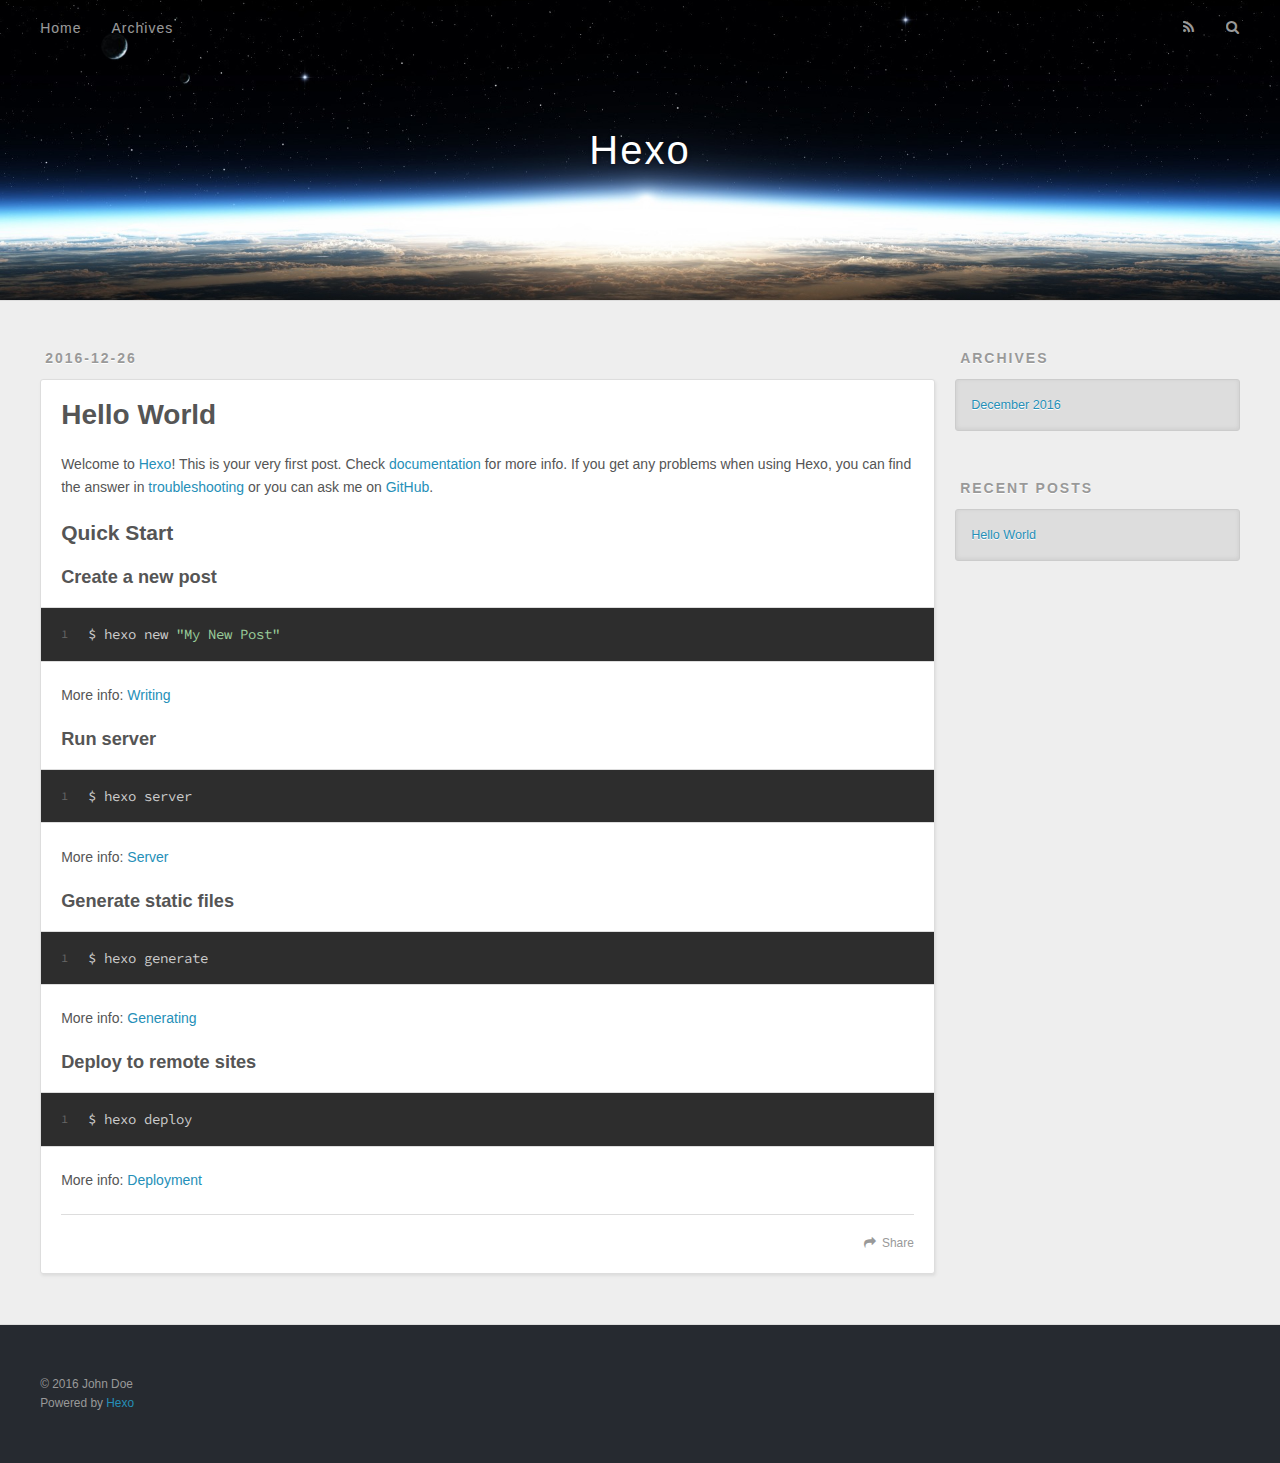
==== index.html @ a1177a89 "Site updated: 2016-12-26 15:23:34" ====
<!DOCTYPE html>
<html>
<head>
  <meta charset="utf-8">
  
  <title>Hexo</title>
  <meta name="viewport" content="width=device-width, initial-scale=1, maximum-scale=1">
  <meta property="og:type" content="website">
<meta property="og:title" content="Hexo">
<meta property="og:url" content="http://yoursite.com/index.html">
<meta property="og:site_name" content="Hexo">
<meta name="twitter:card" content="summary">
<meta name="twitter:title" content="Hexo">
  
    <link rel="alternate" href="/atom.xml" title="Hexo" type="application/atom+xml">
  
  
    <link rel="icon" href="/favicon.png">
  
  
    <link href="//fonts.googleapis.com/css?family=Source+Code+Pro" rel="stylesheet" type="text/css">
  
  <link rel="stylesheet" href="/css/style.css">
  

</head>

<body>
  <div id="container">
    <div id="wrap">
      <header id="header">
  <div id="banner"></div>
  <div id="header-outer" class="outer">
    <div id="header-title" class="inner">
      <h1 id="logo-wrap">
        <a href="/" id="logo">Hexo</a>
      </h1>
      
    </div>
    <div id="header-inner" class="inner">
      <nav id="main-nav">
        <a id="main-nav-toggle" class="nav-icon"></a>
        
          <a class="main-nav-link" href="/">Home</a>
        
          <a class="main-nav-link" href="/archives">Archives</a>
        
      </nav>
      <nav id="sub-nav">
        
          <a id="nav-rss-link" class="nav-icon" href="/atom.xml" title="RSS Feed"></a>
        
        <a id="nav-search-btn" class="nav-icon" title="Search"></a>
      </nav>
      <div id="search-form-wrap">
        <form action="//google.com/search" method="get" accept-charset="UTF-8" class="search-form"><input type="search" name="q" results="0" class="search-form-input" placeholder="Search"><button type="submit" class="search-form-submit">&#xF002;</button><input type="hidden" name="sitesearch" value="http://yoursite.com"></form>
      </div>
    </div>
  </div>
</header>
      <div class="outer">
        <section id="main">
  
    <article id="post-hello-world" class="article article-type-post" itemscope itemprop="blogPost">
  <div class="article-meta">
    <a href="/2016/12/26/hello-world/" class="article-date">
  <time datetime="2016-12-26T07:14:32.172Z" itemprop="datePublished">2016-12-26</time>
</a>
    
  </div>
  <div class="article-inner">
    
    
      <header class="article-header">
        
  
    <h1 itemprop="name">
      <a class="article-title" href="/2016/12/26/hello-world/">Hello World</a>
    </h1>
  

      </header>
    
    <div class="article-entry" itemprop="articleBody">
      
        <p>Welcome to <a href="https://hexo.io/" target="_blank" rel="external">Hexo</a>! This is your very first post. Check <a href="https://hexo.io/docs/" target="_blank" rel="external">documentation</a> for more info. If you get any problems when using Hexo, you can find the answer in <a href="https://hexo.io/docs/troubleshooting.html" target="_blank" rel="external">troubleshooting</a> or you can ask me on <a href="https://github.com/hexojs/hexo/issues" target="_blank" rel="external">GitHub</a>.</p>
<h2 id="Quick-Start"><a href="#Quick-Start" class="headerlink" title="Quick Start"></a>Quick Start</h2><h3 id="Create-a-new-post"><a href="#Create-a-new-post" class="headerlink" title="Create a new post"></a>Create a new post</h3><figure class="highlight bash"><table><tr><td class="gutter"><pre><div class="line">1</div></pre></td><td class="code"><pre><div class="line">$ hexo new <span class="string">"My New Post"</span></div></pre></td></tr></table></figure>
<p>More info: <a href="https://hexo.io/docs/writing.html" target="_blank" rel="external">Writing</a></p>
<h3 id="Run-server"><a href="#Run-server" class="headerlink" title="Run server"></a>Run server</h3><figure class="highlight bash"><table><tr><td class="gutter"><pre><div class="line">1</div></pre></td><td class="code"><pre><div class="line">$ hexo server</div></pre></td></tr></table></figure>
<p>More info: <a href="https://hexo.io/docs/server.html" target="_blank" rel="external">Server</a></p>
<h3 id="Generate-static-files"><a href="#Generate-static-files" class="headerlink" title="Generate static files"></a>Generate static files</h3><figure class="highlight bash"><table><tr><td class="gutter"><pre><div class="line">1</div></pre></td><td class="code"><pre><div class="line">$ hexo generate</div></pre></td></tr></table></figure>
<p>More info: <a href="https://hexo.io/docs/generating.html" target="_blank" rel="external">Generating</a></p>
<h3 id="Deploy-to-remote-sites"><a href="#Deploy-to-remote-sites" class="headerlink" title="Deploy to remote sites"></a>Deploy to remote sites</h3><figure class="highlight bash"><table><tr><td class="gutter"><pre><div class="line">1</div></pre></td><td class="code"><pre><div class="line">$ hexo deploy</div></pre></td></tr></table></figure>
<p>More info: <a href="https://hexo.io/docs/deployment.html" target="_blank" rel="external">Deployment</a></p>

      
    </div>
    <footer class="article-footer">
      <a data-url="http://yoursite.com/2016/12/26/hello-world/" data-id="cix5rbxjc0000nse5blbkj0c8" class="article-share-link">Share</a>
      
      
    </footer>
  </div>
  
</article>


  

</section>
        
          <aside id="sidebar">
  
    

  
    

  
    
  
    
  <div class="widget-wrap">
    <h3 class="widget-title">Archives</h3>
    <div class="widget">
      <ul class="archive-list"><li class="archive-list-item"><a class="archive-list-link" href="/archives/2016/12/">December 2016</a></li></ul>
    </div>
  </div>


  
    
  <div class="widget-wrap">
    <h3 class="widget-title">Recent Posts</h3>
    <div class="widget">
      <ul>
        
          <li>
            <a href="/2016/12/26/hello-world/">Hello World</a>
          </li>
        
      </ul>
    </div>
  </div>

  
</aside>
        
      </div>
      <footer id="footer">
  
  <div class="outer">
    <div id="footer-info" class="inner">
      &copy; 2016 John Doe<br>
      Powered by <a href="http://hexo.io/" target="_blank">Hexo</a>
    </div>
  </div>
</footer>
    </div>
    <nav id="mobile-nav">
  
    <a href="/" class="mobile-nav-link">Home</a>
  
    <a href="/archives" class="mobile-nav-link">Archives</a>
  
</nav>
    

<script src="//ajax.googleapis.com/ajax/libs/jquery/2.0.3/jquery.min.js"></script>


  <link rel="stylesheet" href="/fancybox/jquery.fancybox.css">
  <script src="/fancybox/jquery.fancybox.pack.js"></script>


<script src="/js/script.js"></script>

  </div>
</body>
</html>
---- css/style.css ----
body {
  width: 100%;
}
body:before,
body:after {
  content: "";
  display: table;
}
body:after {
  clear: both;
}
html,
body,
div,
span,
applet,
object,
iframe,
h1,
h2,
h3,
h4,
h5,
h6,
p,
blockquote,
pre,
a,
abbr,
acronym,
address,
big,
cite,
code,
del,
dfn,
em,
img,
ins,
kbd,
q,
s,
samp,
small,
strike,
strong,
sub,
sup,
tt,
var,
dl,
dt,
dd,
ol,
ul,
li,
fieldset,
form,
label,
legend,
table,
caption,
tbody,
tfoot,
thead,
tr,
th,
td {
  margin: 0;
  padding: 0;
  border: 0;
  outline: 0;
  font-weight: inherit;
  font-style: inherit;
  font-family: inherit;
  font-size: 100%;
  vertical-align: baseline;
}
body {
  line-height: 1;
  color: #000;
  background: #fff;
}
ol,
ul {
  list-style: none;
}
table {
  border-collapse: separate;
  border-spacing: 0;
  vertical-align: middle;
}
caption,
th,
td {
  text-align: left;
  font-weight: normal;
  vertical-align: middle;
}
a img {
  border: none;
}
input,
button {
  margin: 0;
  padding: 0;
}
input::-moz-focus-inner,
button::-moz-focus-inner {
  border: 0;
  padding: 0;
}
@font-face {
  font-family: FontAwesome;
  font-style: normal;
  font-weight: normal;
  src: url("fonts/fontawesome-webfont.eot?v=#4.0.3");
  src: url("fonts/fontawesome-webfont.eot?#iefix&v=#4.0.3") format("embedded-opentype"), url("fonts/fontawesome-webfont.woff?v=#4.0.3") format("woff"), url("fonts/fontawesome-webfont.ttf?v=#4.0.3") format("truetype"), url("fonts/fontawesome-webfont.svg#fontawesomeregular?v=#4.0.3") format("svg");
}
html,
body,
#container {
  height: 100%;
}
body {
  background: #eee;
  font: 14px "Helvetica Neue", Helvetica, Arial, sans-serif;
  -webkit-text-size-adjust: 100%;
}
.outer {
  max-width: 1220px;
  margin: 0 auto;
  padding: 0 20px;
}
.outer:before,
.outer:after {
  content: "";
  display: table;
}
.outer:after {
  clear: both;
}
.inner {
  display: inline;
  float: left;
  width: 98.33333333333333%;
  margin: 0 0.833333333333333%;
}
.left,
.alignleft {
  float: left;
}
.right,
.alignright {
  float: right;
}
.clear {
  clear: both;
}
#container {
  position: relative;
}
.mobile-nav-on {
  overflow: hidden;
}
#wrap {
  height: 100%;
  width: 100%;
  position: absolute;
  top: 0;
  left: 0;
  -webkit-transition: 0.2s ease-out;
  -moz-transition: 0.2s ease-out;
  -ms-transition: 0.2s ease-out;
  transition: 0.2s ease-out;
  z-index: 1;
  background: #eee;
}
.mobile-nav-on #wrap {
  left: 280px;
}
@media screen and (min-width: 768px) {
  #main {
    display: inline;
    float: left;
    width: 73.33333333333333%;
    margin: 0 0.833333333333333%;
  }
}
.article-date,
.article-category-link,
.archive-year,
.widget-title {
  text-decoration: none;
  text-transform: uppercase;
  letter-spacing: 2px;
  color: #999;
  margin-bottom: 1em;
  margin-left: 5px;
  line-height: 1em;
  text-shadow: 0 1px #fff;
  font-weight: bold;
}
.article-inner,
.archive-article-inner {
  background: #fff;
  -webkit-box-shadow: 1px 2px 3px #ddd;
  box-shadow: 1px 2px 3px #ddd;
  border: 1px solid #ddd;
  border-radius: 3px;
}
.article-entry h1,
.widget h1 {
  font-size: 2em;
}
.article-entry h2,
.widget h2 {
  font-size: 1.5em;
}
.article-entry h3,
.widget h3 {
  font-size: 1.3em;
}
.article-entry h4,
.widget h4 {
  font-size: 1.2em;
}
.article-entry h5,
.widget h5 {
  font-size: 1em;
}
.article-entry h6,
.widget h6 {
  font-size: 1em;
  color: #999;
}
.article-entry hr,
.widget hr {
  border: 1px dashed #ddd;
}
.article-entry strong,
.widget strong {
  font-weight: bold;
}
.article-entry em,
.widget em,
.article-entry cite,
.widget cite {
  font-style: italic;
}
.article-entry sup,
.widget sup,
.article-entry sub,
.widget sub {
  font-size: 0.75em;
  line-height: 0;
  position: relative;
  vertical-align: baseline;
}
.article-entry sup,
.widget sup {
  top: -0.5em;
}
.article-entry sub,
.widget sub {
  bottom: -0.2em;
}
.article-entry small,
.widget small {
  font-size: 0.85em;
}
.article-entry acronym,
.widget acronym,
.article-entry abbr,
.widget abbr {
  border-bottom: 1px dotted;
}
.article-entry ul,
.widget ul,
.article-entry ol,
.widget ol,
.article-entry dl,
.widget dl {
  margin: 0 20px;
  line-height: 1.6em;
}
.article-entry ul ul,
.widget ul ul,
.article-entry ol ul,
.widget ol ul,
.article-entry ul ol,
.widget ul ol,
.article-entry ol ol,
.widget ol ol {
  margin-top: 0;
  margin-bottom: 0;
}
.article-entry ul,
.widget ul {
  list-style: disc;
}
.article-entry ol,
.widget ol {
  list-style: decimal;
}
.article-entry dt,
.widget dt {
  font-weight: bold;
}
#header {
  height: 300px;
  position: relative;
  border-bottom: 1px solid #ddd;
}
#header:before,
#header:after {
  content: "";
  position: absolute;
  left: 0;
  right: 0;
  height: 40px;
}
#header:before {
  top: 0;
  background: -webkit-linear-gradient(rgba(0,0,0,0.2), transparent);
  background: -moz-linear-gradient(rgba(0,0,0,0.2), transparent);
  background: -ms-linear-gradient(rgba(0,0,0,0.2), transparent);
  background: linear-gradient(rgba(0,0,0,0.2), transparent);
}
#header:after {
  bottom: 0;
  background: -webkit-linear-gradient(transparent, rgba(0,0,0,0.2));
  background: -moz-linear-gradient(transparent, rgba(0,0,0,0.2));
  background: -ms-linear-gradient(transparent, rgba(0,0,0,0.2));
  background: linear-gradient(transparent, rgba(0,0,0,0.2));
}
#header-outer {
  height: 100%;
  position: relative;
}
#header-inner {
  position: relative;
  overflow: hidden;
}
#banner {
  position: absolute;
  top: 0;
  left: 0;
  width: 100%;
  height: 100%;
  background: url("images/banner.jpg") center #000;
  -webkit-background-size: cover;
  -moz-background-size: cover;
  background-size: cover;
  z-index: -1;
}
#header-title {
  text-align: center;
  height: 40px;
  position: absolute;
  top: 50%;
  left: 0;
  margin-top: -20px;
}
#logo,
#subtitle {
  text-decoration: none;
  color: #fff;
  font-weight: 300;
  text-shadow: 0 1px 4px rgba(0,0,0,0.3);
}
#logo {
  font-size: 40px;
  line-height: 40px;
  letter-spacing: 2px;
}
#subtitle {
  font-size: 16px;
  line-height: 16px;
  letter-spacing: 1px;
}
#subtitle-wrap {
  margin-top: 16px;
}
#main-nav {
  float: left;
  margin-left: -15px;
}
.nav-icon,
.main-nav-link {
  float: left;
  color: #fff;
  opacity: 0.6;
  text-decoration: none;
  text-shadow: 0 1px rgba(0,0,0,0.2);
  -webkit-transition: opacity 0.2s;
  -moz-transition: opacity 0.2s;
  -ms-transition: opacity 0.2s;
  transition: opacity 0.2s;
  display: block;
  padding: 20px 15px;
}
.nav-icon:hover,
.main-nav-link:hover {
  opacity: 1;
}
.nav-icon {
  font-family: FontAwesome;
  text-align: center;
  font-size: 14px;
  width: 14px;
  height: 14px;
  padding: 20px 15px;
  position: relative;
  cursor: pointer;
}
.main-nav-link {
  font-weight: 300;
  letter-spacing: 1px;
}
@media screen and (max-width: 479px) {
  .main-nav-link {
    display: none;
  }
}
#main-nav-toggle {
  display: none;
}
#main-nav-toggle:before {
  content: "\f0c9";
}
@media screen and (max-width: 479px) {
  #main-nav-toggle {
    display: block;
  }
}
#sub-nav {
  float: right;
  margin-right: -15px;
}
#nav-rss-link:before {
  content: "\f09e";
}
#nav-search-btn:before {
  content: "\f002";
}
#search-form-wrap {
  position: absolute;
  top: 15px;
  width: 150px;
  height: 30px;
  right: -150px;
  opacity: 0;
  -webkit-transition: 0.2s ease-out;
  -moz-transition: 0.2s ease-out;
  -ms-transition: 0.2s ease-out;
  transition: 0.2s ease-out;
}
#search-form-wrap.on {
  opacity: 1;
  right: 0;
}
@media screen and (max-width: 479px) {
  #search-form-wrap {
    width: 100%;
    right: -100%;
  }
}
.search-form {
  position: absolute;
  top: 0;
  left: 0;
  right: 0;
  background: #fff;
  padding: 5px 15px;
  border-radius: 15px;
  -webkit-box-shadow: 0 0 10px rgba(0,0,0,0.3);
  box-shadow: 0 0 10px rgba(0,0,0,0.3);
}
.search-form-input {
  border: none;
  background: none;
  color: #555;
  width: 100%;
  font: 13px "Helvetica Neue", Helvetica, Arial, sans-serif;
  outline: none;
}
.search-form-input::-webkit-search-results-decoration,
.search-form-input::-webkit-search-cancel-button {
  -webkit-appearance: none;
}
.search-form-submit {
  position: absolute;
  top: 50%;
  right: 10px;
  margin-top: -7px;
  font: 13px FontAwesome;
  border: none;
  background: none;
  color: #bbb;
  cursor: pointer;
}
.search-form-submit:hover,
.search-form-submit:focus {
  color: #777;
}
.article {
  margin: 50px 0;
}
.article-inner {
  overflow: hidden;
}
.article-meta:before,
.article-meta:after {
  content: "";
  display: table;
}
.article-meta:after {
  clear: both;
}
.article-date {
  float: left;
}
.article-category {
  float: left;
  line-height: 1em;
  color: #ccc;
  text-shadow: 0 1px #fff;
  margin-left: 8px;
}
.article-category:before {
  content: "\2022";
}
.article-category-link {
  margin: 0 12px 1em;
}
.article-header {
  padding: 20px 20px 0;
}
.article-title {
  text-decoration: none;
  font-size: 2em;
  font-weight: bold;
  color: #555;
  line-height: 1.1em;
  -webkit-transition: color 0.2s;
  -moz-transition: color 0.2s;
  -ms-transition: color 0.2s;
  transition: color 0.2s;
}
a.article-title:hover {
  color: #258fb8;
}
.article-entry {
  color: #555;
  padding: 0 20px;
}
.article-entry:before,
.article-entry:after {
  content: "";
  display: table;
}
.article-entry:after {
  clear: both;
}
.article-entry p,
.article-entry table {
  line-height: 1.6em;
  margin: 1.6em 0;
}
.article-entry h1,
.article-entry h2,
.article-entry h3,
.article-entry h4,
.article-entry h5,
.article-entry h6 {
  font-weight: bold;
}
.article-entry h1,
.article-entry h2,
.article-entry h3,
.article-entry h4,
.article-entry h5,
.article-entry h6 {
  line-height: 1.1em;
  margin: 1.1em 0;
}
.article-entry a {
  color: #258fb8;
  text-decoration: none;
}
.article-entry a:hover {
  text-decoration: underline;
}
.article-entry ul,
.article-entry ol,
.article-entry dl {
  margin-top: 1.6em;
  margin-bottom: 1.6em;
}
.article-entry img,
.article-entry video {
  max-width: 100%;
  height: auto;
  display: block;
  margin: auto;
}
.article-entry iframe {
  border: none;
}
.article-entry table {
  width: 100%;
  border-collapse: collapse;
  border-spacing: 0;
}
.article-entry th {
  font-weight: bold;
  border-bottom: 3px solid #ddd;
  padding-bottom: 0.5em;
}
.article-entry td {
  border-bottom: 1px solid #ddd;
  padding: 10px 0;
}
.article-entry blockquote {
  font-family: Georgia, "Times New Roman", serif;
  font-size: 1.4em;
  margin: 1.6em 20px;
  text-align: center;
}
.article-entry blockquote footer {
  font-size: 14px;
  margin: 1.6em 0;
  font-family: "Helvetica Neue", Helvetica, Arial, sans-serif;
}
.article-entry blockquote footer cite:before {
  content: "—";
  padding: 0 0.5em;
}
.article-entry .pullquote {
  text-align: left;
  width: 45%;
  margin: 0;
}
.article-entry .pullquote.left {
  margin-left: 0.5em;
  margin-right: 1em;
}
.article-entry .pullquote.right {
  margin-right: 0.5em;
  margin-left: 1em;
}
.article-entry .caption {
  color: #999;
  display: block;
  font-size: 0.9em;
  margin-top: 0.5em;
  position: relative;
  text-align: center;
}
.article-entry .video-container {
  position: relative;
  padding-top: 56.25%;
  height: 0;
  overflow: hidden;
}
.article-entry .video-container iframe,
.article-entry .video-container object,
.article-entry .video-container embed {
  position: absolute;
  top: 0;
  left: 0;
  width: 100%;
  height: 100%;
  margin-top: 0;
}
.article-more-link a {
  display: inline-block;
  line-height: 1em;
  padding: 6px 15px;
  border-radius: 15px;
  background: #eee;
  color: #999;
  text-shadow: 0 1px #fff;
  text-decoration: none;
}
.article-more-link a:hover {
  background: #258fb8;
  color: #fff;
  text-decoration: none;
  text-shadow: 0 1px #1e7293;
}
.article-footer {
  font-size: 0.85em;
  line-height: 1.6em;
  border-top: 1px solid #ddd;
  padding-top: 1.6em;
  margin: 0 20px 20px;
}
.article-footer:before,
.article-footer:after {
  content: "";
  display: table;
}
.article-footer:after {
  clear: both;
}
.article-footer a {
  color: #999;
  text-decoration: none;
}
.article-footer a:hover {
  color: #555;
}
.article-tag-list-item {
  float: left;
  margin-right: 10px;
}
.article-tag-list-link:before {
  content: "#";
}
.article-comment-link {
  float: right;
}
.article-comment-link:before {
  content: "\f075";
  font-family: FontAwesome;
  padding-right: 8px;
}
.article-share-link {
  cursor: pointer;
  float: right;
  margin-left: 20px;
}
.article-share-link:before {
  content: "\f064";
  font-family: FontAwesome;
  padding-right: 6px;
}
#article-nav {
  position: relative;
}
#article-nav:before,
#article-nav:after {
  content: "";
  display: table;
}
#article-nav:after {
  clear: both;
}
@media screen and (min-width: 768px) {
  #article-nav {
    margin: 50px 0;
  }
  #article-nav:before {
    width: 8px;
    height: 8px;
    position: absolute;
    top: 50%;
    left: 50%;
    margin-top: -4px;
    margin-left: -4px;
    content: "";
    border-radius: 50%;
    background: #ddd;
    -webkit-box-shadow: 0 1px 2px #fff;
    box-shadow: 0 1px 2px #fff;
  }
}
.article-nav-link-wrap {
  text-decoration: none;
  text-shadow: 0 1px #fff;
  color: #999;
  -webkit-box-sizing: border-box;
  -moz-box-sizing: border-box;
  box-sizing: border-box;
  margin-top: 50px;
  text-align: center;
  display: block;
}
.article-nav-link-wrap:hover {
  color: #555;
}
@media screen and (min-width: 768px) {
  .article-nav-link-wrap {
    width: 50%;
    margin-top: 0;
  }
}
@media screen and (min-width: 768px) {
  #article-nav-newer {
    float: left;
    text-align: right;
    padding-right: 20px;
  }
}
@media screen and (min-width: 768px) {
  #article-nav-older {
    float: right;
    text-align: left;
    padding-left: 20px;
  }
}
.article-nav-caption {
  text-transform: uppercase;
  letter-spacing: 2px;
  color: #ddd;
  line-height: 1em;
  font-weight: bold;
}
#article-nav-newer .article-nav-caption {
  margin-right: -2px;
}
.article-nav-title {
  font-size: 0.85em;
  line-height: 1.6em;
  margin-top: 0.5em;
}
.article-share-box {
  position: absolute;
  display: none;
  background: #fff;
  -webkit-box-shadow: 1px 2px 10px rgba(0,0,0,0.2);
  box-shadow: 1px 2px 10px rgba(0,0,0,0.2);
  border-radius: 3px;
  margin-left: -145px;
  overflow: hidden;
  z-index: 1;
}
.article-share-box.on {
  display: block;
}
.article-share-input {
  width: 100%;
  background: none;
  -webkit-box-sizing: border-box;
  -moz-box-sizing: border-box;
  box-sizing: border-box;
  font: 14px "Helvetica Neue", Helvetica, Arial, sans-serif;
  padding: 0 15px;
  color: #555;
  outline: none;
  border: 1px solid #ddd;
  border-radius: 3px 3px 0 0;
  height: 36px;
  line-height: 36px;
}
.article-share-links {
  background: #eee;
}
.article-share-links:before,
.article-share-links:after {
  content: "";
  display: table;
}
.article-share-links:after {
  clear: both;
}
.article-share-twitter,
.article-share-facebook,
.article-share-pinterest,
.article-share-google {
  width: 50px;
  height: 36px;
  display: block;
  float: left;
  position: relative;
  color: #999;
  text-shadow: 0 1px #fff;
}
.article-share-twitter:before,
.article-share-facebook:before,
.article-share-pinterest:before,
.article-share-google:before {
  font-size: 20px;
  font-family: FontAwesome;
  width: 20px;
  height: 20px;
  position: absolute;
  top: 50%;
  left: 50%;
  margin-top: -10px;
  margin-left: -10px;
  text-align: center;
}
.article-share-twitter:hover,
.article-share-facebook:hover,
.article-share-pinterest:hover,
.article-share-google:hover {
  color: #fff;
}
.article-share-twitter:before {
  content: "\f099";
}
.article-share-twitter:hover {
  background: #00aced;
  text-shadow: 0 1px #008abe;
}
.article-share-facebook:before {
  content: "\f09a";
}
.article-share-facebook:hover {
  background: #3b5998;
  text-shadow: 0 1px #2f477a;
}
.article-share-pinterest:before {
  content: "\f0d2";
}
.article-share-pinterest:hover {
  background: #cb2027;
  text-shadow: 0 1px #a21a1f;
}
.article-share-google:before {
  content: "\f0d5";
}
.article-share-google:hover {
  background: #dd4b39;
  text-shadow: 0 1px #be3221;
}
.article-gallery {
  background: #000;
  position: relative;
}
.article-gallery-photos {
  position: relative;
  overflow: hidden;
}
.article-gallery-img {
  display: none;
  max-width: 100%;
}
.article-gallery-img:first-child {
  display: block;
}
.article-gallery-img.loaded {
  position: absolute;
  display: block;
}
.article-gallery-img img {
  display: block;
  max-width: 100%;
  margin: 0 auto;
}
#comments {
  background: #fff;
  -webkit-box-shadow: 1px 2px 3px #ddd;
  box-shadow: 1px 2px 3px #ddd;
  padding: 20px;
  border: 1px solid #ddd;
  border-radius: 3px;
  margin: 50px 0;
}
#comments a {
  color: #258fb8;
}
.archives-wrap {
  margin: 50px 0;
}
.archives:before,
.archives:after {
  content: "";
  display: table;
}
.archives:after {
  clear: both;
}
.archive-year-wrap {
  margin-bottom: 1em;
}
.archives {
  -webkit-column-gap: 10px;
  -moz-column-gap: 10px;
  column-gap: 10px;
}
@media screen and (min-width: 480px) and (max-width: 767px) {
  .archives {
    -webkit-column-count: 2;
    -moz-column-count: 2;
    column-count: 2;
  }
}
@media screen and (min-width: 768px) {
  .archives {
    -webkit-column-count: 3;
    -moz-column-count: 3;
    column-count: 3;
  }
}
.archive-article {
  -webkit-column-break-inside: avoid;
  page-break-inside: avoid;
  overflow: hidden;
  break-inside: avoid-column;
}
.archive-article-inner {
  padding: 10px;
  margin-bottom: 15px;
}
.archive-article-title {
  text-decoration: none;
  font-weight: bold;
  color: #555;
  -webkit-transition: color 0.2s;
  -moz-transition: color 0.2s;
  -ms-transition: color 0.2s;
  transition: color 0.2s;
  line-height: 1.6em;
}
.archive-article-title:hover {
  color: #258fb8;
}
.archive-article-footer {
  margin-top: 1em;
}
.archive-article-date {
  color: #999;
  text-decoration: none;
  font-size: 0.85em;
  line-height: 1em;
  margin-bottom: 0.5em;
  display: block;
}
#page-nav {
  margin: 50px auto;
  background: #fff;
  -webkit-box-shadow: 1px 2px 3px #ddd;
  box-shadow: 1px 2px 3px #ddd;
  border: 1px solid #ddd;
  border-radius: 3px;
  text-align: center;
  color: #999;
  overflow: hidden;
}
#page-nav:before,
#page-nav:after {
  content: "";
  display: table;
}
#page-nav:after {
  clear: both;
}
#page-nav a,
#page-nav span {
  padding: 10px 20px;
  line-height: 1;
  height: 2ex;
}
#page-nav a {
  color: #999;
  text-decoration: none;
}
#page-nav a:hover {
  background: #999;
  color: #fff;
}
#page-nav .prev {
  float: left;
}
#page-nav .next {
  float: right;
}
#page-nav .page-number {
  display: inline-block;
}
@media screen and (max-width: 479px) {
  #page-nav .page-number {
    display: none;
  }
}
#page-nav .current {
  color: #555;
  font-weight: bold;
}
#page-nav .space {
  color: #ddd;
}
#footer {
  background: #262a30;
  padding: 50px 0;
  border-top: 1px solid #ddd;
  color: #999;
}
#footer a {
  color: #258fb8;
  text-decoration: none;
}
#footer a:hover {
  text-decoration: underline;
}
#footer-info {
  line-height: 1.6em;
  font-size: 0.85em;
}
.article-entry pre,
.article-entry .highlight {
  background: #2d2d2d;
  margin: 0 -20px;
  padding: 15px 20px;
  border-style: solid;
  border-color: #ddd;
  border-width: 1px 0;
  overflow: auto;
  color: #ccc;
  line-height: 22.400000000000002px;
}
.article-entry .highlight .gutter pre,
.article-entry .gist .gist-file .gist-data .line-numbers {
  color: #666;
  font-size: 0.85em;
}
.article-entry pre,
.article-entry code {
  font-family: "Source Code Pro", Consolas, Monaco, Menlo, Consolas, monospace;
}
.article-entry code {
  background: #eee;
  text-shadow: 0 1px #fff;
  padding: 0 0.3em;
}
.article-entry pre code {
  background: none;
  text-shadow: none;
  padding: 0;
}
.article-entry .highlight pre {
  border: none;
  margin: 0;
  padding: 0;
}
.article-entry .highlight table {
  margin: 0;
  width: auto;
}
.article-entry .highlight td {
  border: none;
  padding: 0;
}
.article-entry .highlight figcaption {
  font-size: 0.85em;
  color: #999;
  line-height: 1em;
  margin-bottom: 1em;
}
.article-entry .highlight figcaption:before,
.article-entry .highlight figcaption:after {
  content: "";
  display: table;
}
.article-entry .highlight figcaption:after {
  clear: both;
}
.article-entry .highlight figcaption a {
  float: right;
}
.article-entry .highlight .gutter pre {
  text-align: right;
  padding-right: 20px;
}
.article-entry .highlight .line {
  height: 22.400000000000002px;
}
.article-entry .highlight .line.marked {
  background: #515151;
}
.article-entry .gist {
  margin: 0 -20px;
  border-style: solid;
  border-color: #ddd;
  border-width: 1px 0;
  background: #2d2d2d;
  padding: 15px 20px 15px 0;
}
.article-entry .gist .gist-file {
  border: none;
  font-family: "Source Code Pro", Consolas, Monaco, Menlo, Consolas, monospace;
  margin: 0;
}
.article-entry .gist .gist-file .gist-data {
  background: none;
  border: none;
}
.article-entry .gist .gist-file .gist-data .line-numbers {
  background: none;
  border: none;
  padding: 0 20px 0 0;
}
.article-entry .gist .gist-file .gist-data .line-data {
  padding: 0 !important;
}
.article-entry .gist .gist-file .highlight {
  margin: 0;
  padding: 0;
  border: none;
}
.article-entry .gist .gist-file .gist-meta {
  background: #2d2d2d;
  color: #999;
  font: 0.85em "Helvetica Neue", Helvetica, Arial, sans-serif;
  text-shadow: 0 0;
  padding: 0;
  margin-top: 1em;
  margin-left: 20px;
}
.article-entry .gist .gist-file .gist-meta a {
  color: #258fb8;
  font-weight: normal;
}
.article-entry .gist .gist-file .gist-meta a:hover {
  text-decoration: underline;
}
pre .comment,
pre .title {
  color: #999;
}
pre .variable,
pre .attribute,
pre .tag,
pre .regexp,
pre .ruby .constant,
pre .xml .tag .title,
pre .xml .pi,
pre .xml .doctype,
pre .html .doctype,
pre .css .id,
pre .css .class,
pre .css .pseudo {
  color: #f2777a;
}
pre .number,
pre .preprocessor,
pre .built_in,
pre .literal,
pre .params,
pre .constant {
  color: #f99157;
}
pre .class,
pre .ruby .class .title,
pre .css .rules .attribute {
  color: #9c9;
}
pre .string,
pre .value,
pre .inheritance,
pre .header,
pre .ruby .symbol,
pre .xml .cdata {
  color: #9c9;
}
pre .css .hexcolor {
  color: #6cc;
}
pre .function,
pre .python .decorator,
pre .python .title,
pre .ruby .function .title,
pre .ruby .title .keyword,
pre .perl .sub,
pre .javascript .title,
pre .coffeescript .title {
  color: #69c;
}
pre .keyword,
pre .javascript .function {
  color: #c9c;
}
@media screen and (max-width: 479px) {
  #mobile-nav {
    position: absolute;
    top: 0;
    left: 0;
    width: 280px;
    height: 100%;
    background: #191919;
    border-right: 1px solid #fff;
  }
}
@media screen and (max-width: 479px) {
  .mobile-nav-link {
    display: block;
    color: #999;
    text-decoration: none;
    padding: 15px 20px;
    font-weight: bold;
  }
  .mobile-nav-link:hover {
    color: #fff;
  }
}
@media screen and (min-width: 768px) {
  #sidebar {
    display: inline;
    float: left;
    width: 23.333333333333332%;
    margin: 0 0.833333333333333%;
  }
}
.widget-wrap {
  margin: 50px 0;
}
.widget {
  color: #777;
  text-shadow: 0 1px #fff;
  background: #ddd;
  -webkit-box-shadow: 0 -1px 4px #ccc inset;
  box-shadow: 0 -1px 4px #ccc inset;
  border: 1px solid #ccc;
  padding: 15px;
  border-radius: 3px;
}
.widget a {
  color: #258fb8;
  text-decoration: none;
}
.widget a:hover {
  text-decoration: underline;
}
.widget ul ul,
.widget ol ul,
.widget dl ul,
.widget ul ol,
.widget ol ol,
.widget dl ol,
.widget ul dl,
.widget ol dl,
.widget dl dl {
  margin-left: 15px;
  list-style: disc;
}
.widget {
  line-height: 1.6em;
  word-wrap: break-word;
  font-size: 0.9em;
}
.widget ul,
.widget ol {
  list-style: none;
  margin: 0;
}
.widget ul ul,
.widget ol ul,
.widget ul ol,
.widget ol ol {
  margin: 0 20px;
}
.widget ul ul,
.widget ol ul {
  list-style: disc;
}
.widget ul ol,
.widget ol ol {
  list-style: decimal;
}
.category-list-count,
.tag-list-count,
.archive-list-count {
  padding-left: 5px;
  color: #999;
  font-size: 0.85em;
}
.category-list-count:before,
.tag-list-count:before,
.archive-list-count:before {
  content: "(";
}
.category-list-count:after,
.tag-list-count:after,
.archive-list-count:after {
  content: ")";
}
.tagcloud a {
  margin-right: 5px;
  display: inline-block;
}
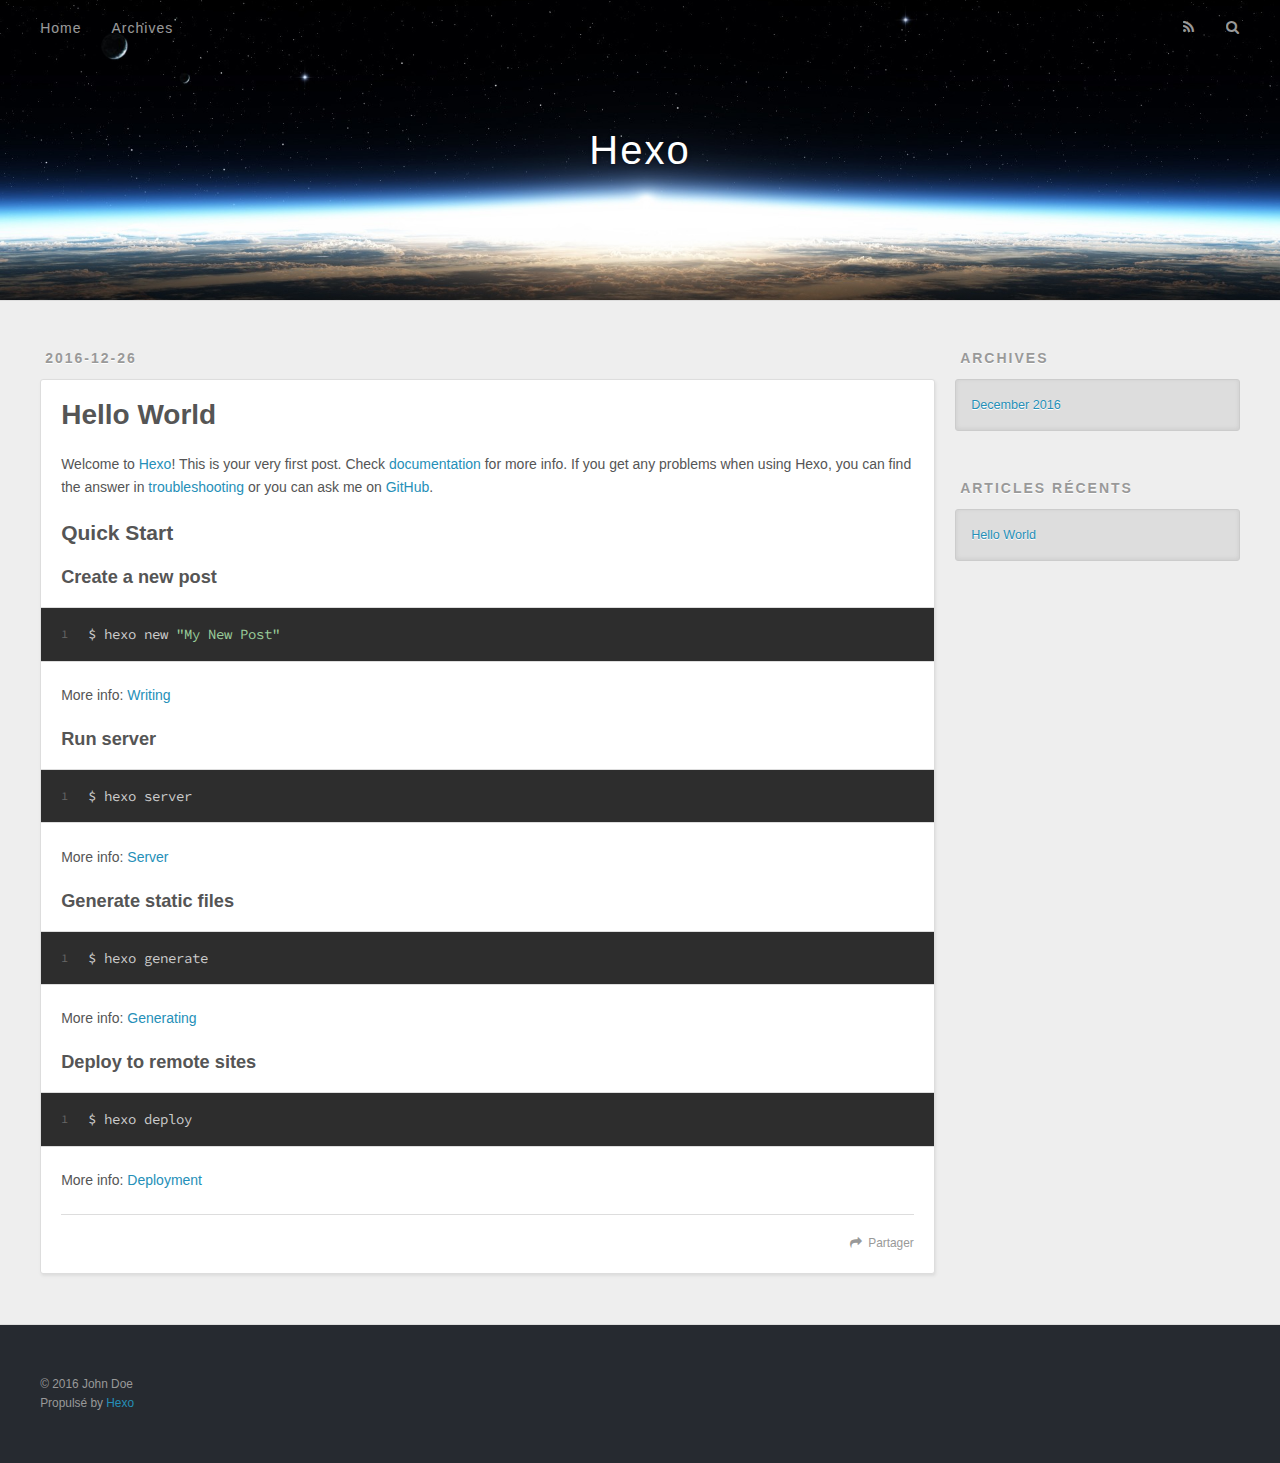
==== commit ad67257e: "Site updated: 2016-12-26 15:32:29" ====
--- a/index.html
+++ b/index.html
@@ -48,9 +48,9 @@
       </nav>
       <nav id="sub-nav">
         
-          <a id="nav-rss-link" class="nav-icon" href="/atom.xml" title="RSS Feed"></a>
+          <a id="nav-rss-link" class="nav-icon" href="/atom.xml" title="Flux RSS"></a>
         
-        <a id="nav-search-btn" class="nav-icon" title="Search"></a>
+        <a id="nav-search-btn" class="nav-icon" title="Rechercher"></a>
       </nav>
       <div id="search-form-wrap">
         <form action="//google.com/search" method="get" accept-charset="UTF-8" class="search-form"><input type="search" name="q" results="0" class="search-form-input" placeholder="Search"><button type="submit" class="search-form-submit">&#xF002;</button><input type="hidden" name="sitesearch" value="http://yoursite.com"></form>
@@ -96,7 +96,7 @@
       
     </div>
     <footer class="article-footer">
-      <a data-url="http://yoursite.com/2016/12/26/hello-world/" data-id="cix5rbxjc0000nse5blbkj0c8" class="article-share-link">Share</a>
+      <a data-url="http://yoursite.com/2016/12/26/hello-world/" data-id="cix5rnevu0000uoe5c14zo9q8" class="article-share-link">Partager</a>
       
       
     </footer>
@@ -131,7 +131,7 @@
   
     
   <div class="widget-wrap">
-    <h3 class="widget-title">Recent Posts</h3>
+    <h3 class="widget-title">Articles récents</h3>
     <div class="widget">
       <ul>
         
@@ -152,7 +152,7 @@
   <div class="outer">
     <div id="footer-info" class="inner">
       &copy; 2016 John Doe<br>
-      Powered by <a href="http://hexo.io/" target="_blank">Hexo</a>
+      Propulsé by <a href="http://hexo.io/" target="_blank">Hexo</a>
     </div>
   </div>
 </footer>
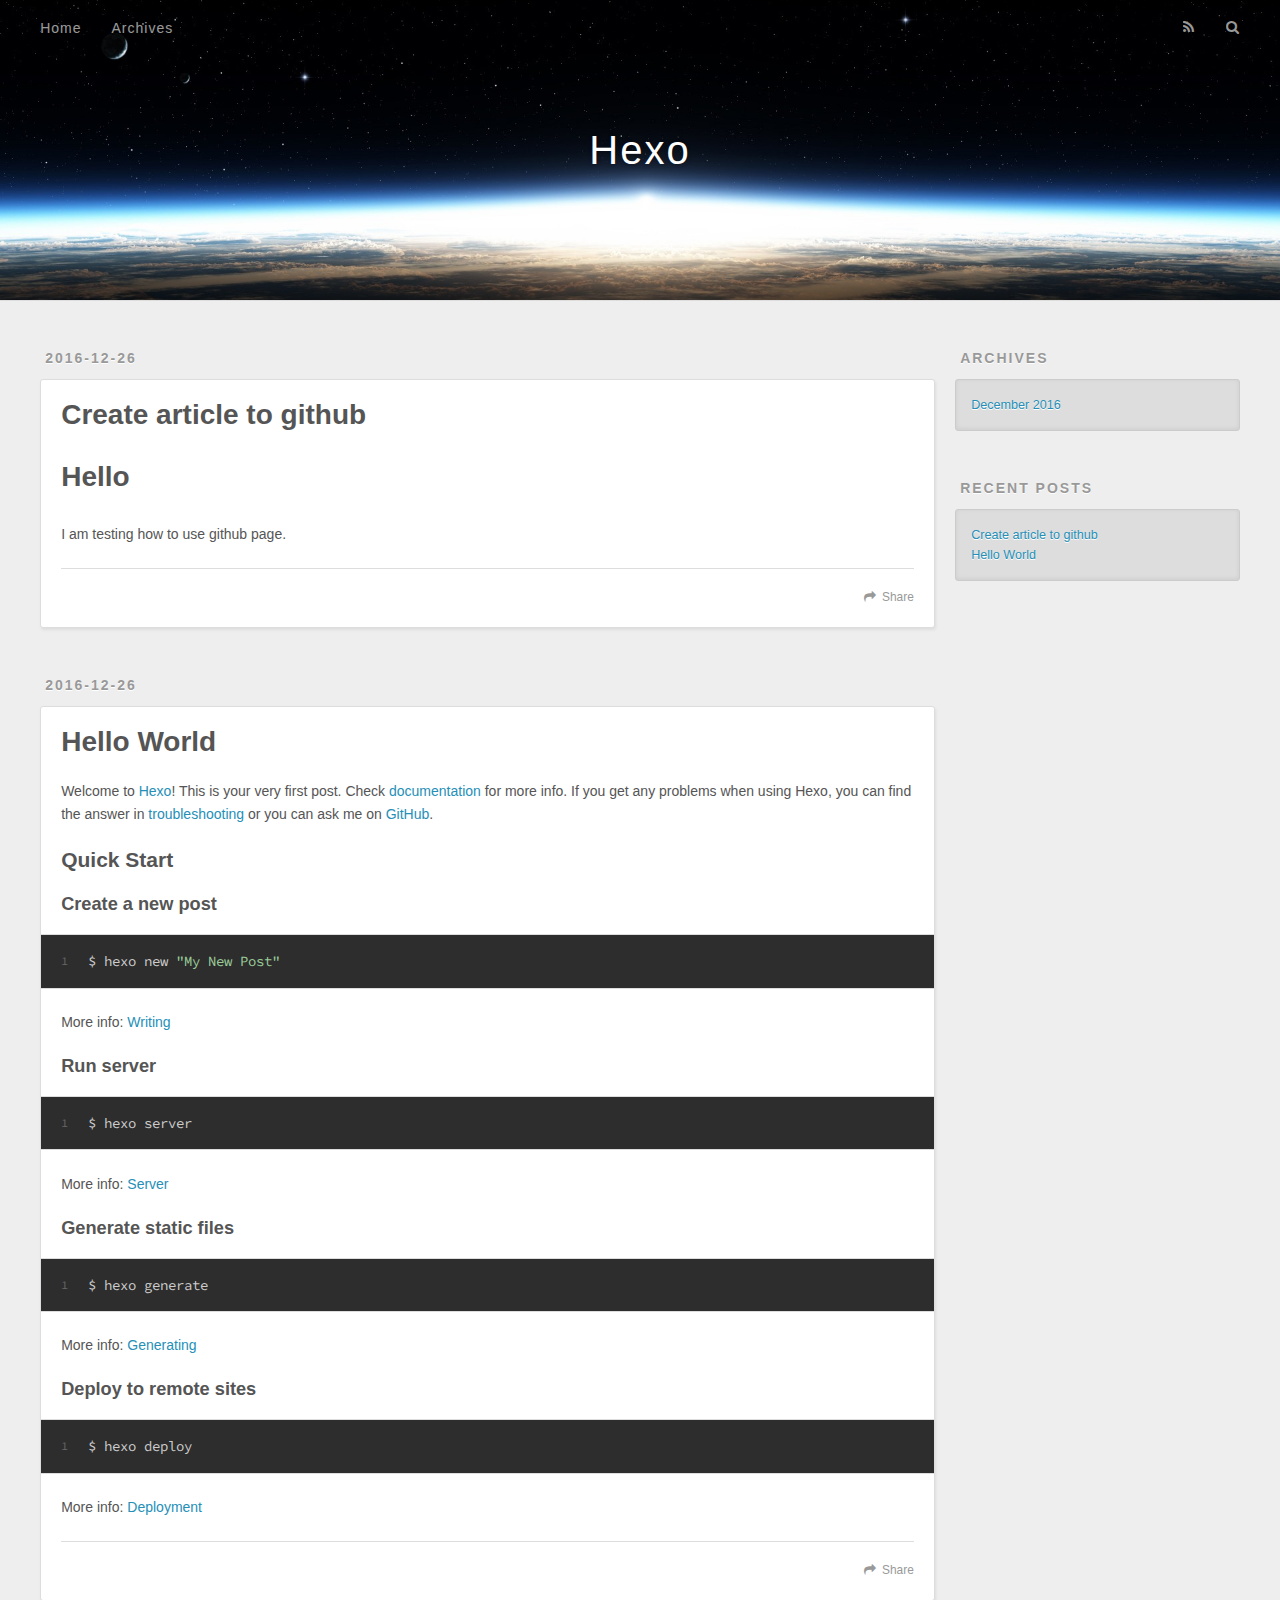
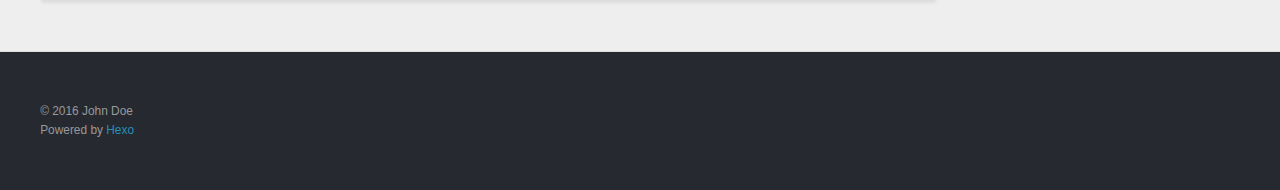
==== commit 7a9a7d33: "Site updated: 2016-12-26 16:07:32" ====
--- a/index.html
+++ b/index.html
@@ -48,9 +48,9 @@
       </nav>
       <nav id="sub-nav">
         
-          <a id="nav-rss-link" class="nav-icon" href="/atom.xml" title="Flux RSS"></a>
-        
-        <a id="nav-search-btn" class="nav-icon" title="Rechercher"></a>
+          <a id="nav-rss-link" class="nav-icon" href="/atom.xml" title="RSS Feed"></a>
+        
+        <a id="nav-search-btn" class="nav-icon" title="Search"></a>
       </nav>
       <div id="search-form-wrap">
         <form action="//google.com/search" method="get" accept-charset="UTF-8" class="search-form"><input type="search" name="q" results="0" class="search-form-input" placeholder="Search"><button type="submit" class="search-form-submit">&#xF002;</button><input type="hidden" name="sitesearch" value="http://yoursite.com"></form>
@@ -60,6 +60,43 @@
 </header>
       <div class="outer">
         <section id="main">
+  
+    <article id="post-my-new-post" class="article article-type-post" itemscope itemprop="blogPost">
+  <div class="article-meta">
+    <a href="/2016/12/26/my-new-post/" class="article-date">
+  <time datetime="2016-12-26T07:42:14.000Z" itemprop="datePublished">2016-12-26</time>
+</a>
+    
+  </div>
+  <div class="article-inner">
+    
+    
+      <header class="article-header">
+        
+  
+    <h1 itemprop="name">
+      <a class="article-title" href="/2016/12/26/my-new-post/">Create article to github</a>
+    </h1>
+  
+
+      </header>
+    
+    <div class="article-entry" itemprop="articleBody">
+      
+        <h1 id="Hello"><a href="#Hello" class="headerlink" title="Hello"></a>Hello</h1><p>I am testing how to use github page.</p>
+
+      
+    </div>
+    <footer class="article-footer">
+      <a data-url="http://yoursite.com/2016/12/26/my-new-post/" data-id="cix5swi5y0000vce5lq804ny2" class="article-share-link">Share</a>
+      
+      
+    </footer>
+  </div>
+  
+</article>
+
+
   
     <article id="post-hello-world" class="article article-type-post" itemscope itemprop="blogPost">
   <div class="article-meta">
@@ -96,7 +133,7 @@
       
     </div>
     <footer class="article-footer">
-      <a data-url="http://yoursite.com/2016/12/26/hello-world/" data-id="cix5rnevu0000uoe5c14zo9q8" class="article-share-link">Partager</a>
+      <a data-url="http://yoursite.com/2016/12/26/hello-world/" data-id="cix5swi630001vce5za7ngnfl" class="article-share-link">Share</a>
       
       
     </footer>
@@ -131,9 +168,13 @@
   
     
   <div class="widget-wrap">
-    <h3 class="widget-title">Articles récents</h3>
+    <h3 class="widget-title">Recent Posts</h3>
     <div class="widget">
       <ul>
+        
+          <li>
+            <a href="/2016/12/26/my-new-post/">Create article to github</a>
+          </li>
         
           <li>
             <a href="/2016/12/26/hello-world/">Hello World</a>
@@ -152,7 +193,7 @@
   <div class="outer">
     <div id="footer-info" class="inner">
       &copy; 2016 John Doe<br>
-      Propulsé by <a href="http://hexo.io/" target="_blank">Hexo</a>
+      Powered by <a href="http://hexo.io/" target="_blank">Hexo</a>
     </div>
   </div>
 </footer>
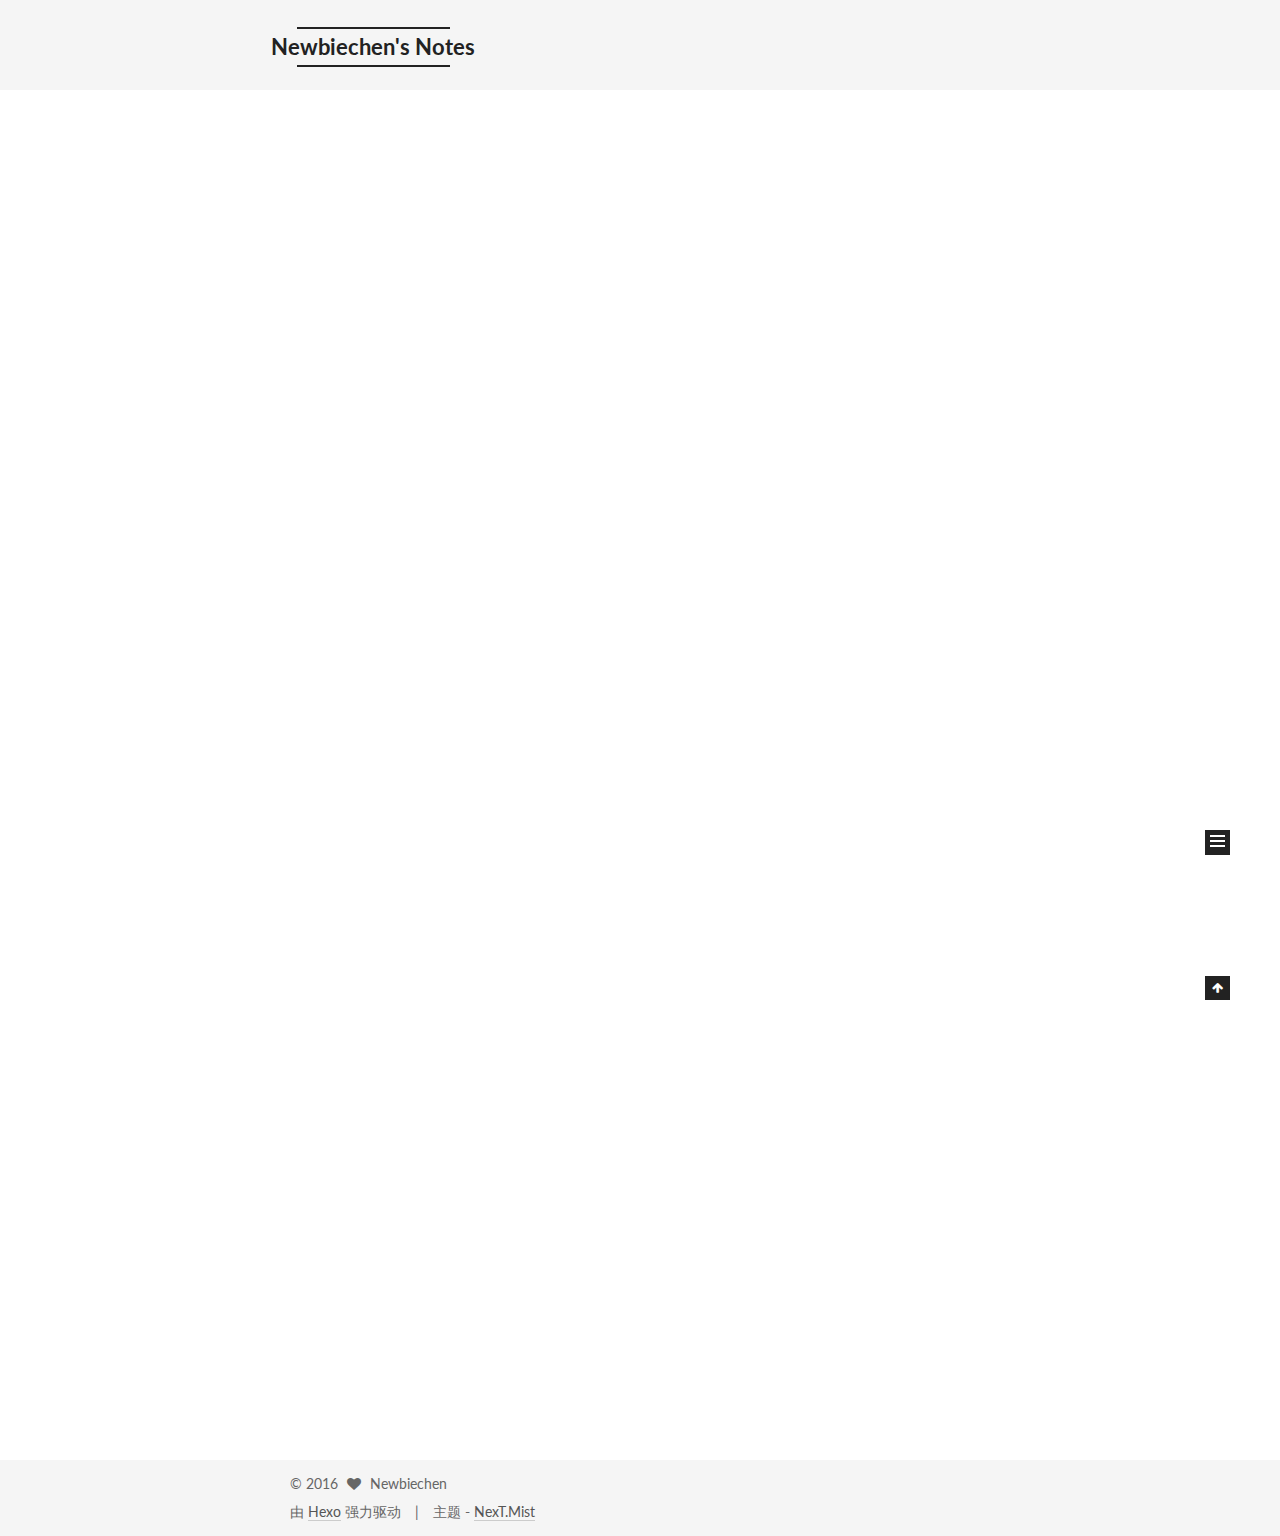
==== commit 50ca501c: "Site updated: 2016-12-26 16:48:25" ====
--- a/index.html
+++ b/index.html
@@ -1,126 +1,433 @@
-<!DOCTYPE html>
-<html>
+<!doctype html>
+
+
+
+  
+
+
+<html class="theme-next mist use-motion" lang="zh-Hans">
 <head>
-  <meta charset="utf-8">
-  
-  <title>Hexo</title>
-  <meta name="viewport" content="width=device-width, initial-scale=1, maximum-scale=1">
-  <meta property="og:type" content="website">
-<meta property="og:title" content="Hexo">
+  <meta charset="UTF-8"/>
+<meta http-equiv="X-UA-Compatible" content="IE=edge" />
+<meta name="viewport" content="width=device-width, initial-scale=1, maximum-scale=1"/>
+
+
+
+<meta http-equiv="Cache-Control" content="no-transform" />
+<meta http-equiv="Cache-Control" content="no-siteapp" />
+
+
+
+
+
+
+
+
+
+
+
+
+  
+  
+  <link href="/lib/fancybox/source/jquery.fancybox.css?v=2.1.5" rel="stylesheet" type="text/css" />
+
+
+
+
+  
+  
+  
+  
+
+  
+    
+    
+  
+
+  
+
+  
+
+  
+
+  
+
+  
+    
+    
+    <link href="//fonts.googleapis.com/css?family=Lato:300,300italic,400,400italic,700,700italic&subset=latin,latin-ext" rel="stylesheet" type="text/css">
+  
+
+
+
+
+
+
+<link href="/lib/font-awesome/css/font-awesome.min.css?v=4.6.2" rel="stylesheet" type="text/css" />
+
+<link href="/css/main.css?v=5.1.0" rel="stylesheet" type="text/css" />
+
+
+  <meta name="keywords" content="Hexo, NexT" />
+
+
+
+
+
+
+
+
+  <link rel="shortcut icon" type="image/x-icon" href="/favicon.ico?v=5.1.0" />
+
+
+
+
+
+
+<meta property="og:type" content="website">
+<meta property="og:title" content="Newbiechen's Notes">
 <meta property="og:url" content="http://yoursite.com/index.html">
-<meta property="og:site_name" content="Hexo">
+<meta property="og:site_name" content="Newbiechen's Notes">
 <meta name="twitter:card" content="summary">
-<meta name="twitter:title" content="Hexo">
-  
-    <link rel="alternate" href="/atom.xml" title="Hexo" type="application/atom+xml">
-  
-  
-    <link rel="icon" href="/favicon.png">
-  
-  
-    <link href="//fonts.googleapis.com/css?family=Source+Code+Pro" rel="stylesheet" type="text/css">
-  
-  <link rel="stylesheet" href="/css/style.css">
-  
-
+<meta name="twitter:title" content="Newbiechen's Notes">
+
+
+
+<script type="text/javascript" id="hexo.configurations">
+  var NexT = window.NexT || {};
+  var CONFIG = {
+    root: '/',
+    scheme: 'Mist',
+    sidebar: {"position":"left","display":"post"},
+    fancybox: true,
+    motion: true,
+    duoshuo: {
+      userId: '0',
+      author: '博主'
+    },
+    algolia: {
+      applicationID: '',
+      apiKey: '',
+      indexName: '',
+      hits: {"per_page":10},
+      labels: {"input_placeholder":"Search for Posts","hits_empty":"We didn't find any results for the search: ${query}","hits_stats":"${hits} results found in ${time} ms"}
+    }
+  };
+</script>
+
+
+
+  <link rel="canonical" href="http://yoursite.com/"/>
+
+
+
+
+
+  <title> Newbiechen's Notes </title>
 </head>
 
-<body>
-  <div id="container">
-    <div id="wrap">
-      <header id="header">
-  <div id="banner"></div>
-  <div id="header-outer" class="outer">
-    <div id="header-title" class="inner">
-      <h1 id="logo-wrap">
-        <a href="/" id="logo">Hexo</a>
-      </h1>
-      
-    </div>
-    <div id="header-inner" class="inner">
-      <nav id="main-nav">
-        <a id="main-nav-toggle" class="nav-icon"></a>
-        
-          <a class="main-nav-link" href="/">Home</a>
-        
-          <a class="main-nav-link" href="/archives">Archives</a>
-        
-      </nav>
-      <nav id="sub-nav">
-        
-          <a id="nav-rss-link" class="nav-icon" href="/atom.xml" title="RSS Feed"></a>
-        
-        <a id="nav-search-btn" class="nav-icon" title="Search"></a>
-      </nav>
-      <div id="search-form-wrap">
-        <form action="//google.com/search" method="get" accept-charset="UTF-8" class="search-form"><input type="search" name="q" results="0" class="search-form-input" placeholder="Search"><button type="submit" class="search-form-submit">&#xF002;</button><input type="hidden" name="sitesearch" value="http://yoursite.com"></form>
-      </div>
-    </div>
+<body itemscope itemtype="http://schema.org/WebPage" lang="zh-Hans">
+
+  
+
+
+
+
+
+
+
+
+
+
+  
+  
+    
+  
+
+  <div class="container one-collumn sidebar-position-left 
+   page-home 
+ ">
+    <div class="headband"></div>
+
+    <header id="header" class="header" itemscope itemtype="http://schema.org/WPHeader">
+      <div class="header-inner"><div class="site-meta ">
+  
+
+  <div class="custom-logo-site-title">
+    <a href="/"  class="brand" rel="start">
+      <span class="logo-line-before"><i></i></span>
+      <span class="site-title">Newbiechen's Notes</span>
+      <span class="logo-line-after"><i></i></span>
+    </a>
   </div>
-</header>
-      <div class="outer">
-        <section id="main">
-  
-    <article id="post-my-new-post" class="article article-type-post" itemscope itemprop="blogPost">
-  <div class="article-meta">
-    <a href="/2016/12/26/my-new-post/" class="article-date">
-  <time datetime="2016-12-26T07:42:14.000Z" itemprop="datePublished">2016-12-26</time>
-</a>
-    
-  </div>
-  <div class="article-inner">
-    
-    
-      <header class="article-header">
-        
-  
-    <h1 itemprop="name">
-      <a class="article-title" href="/2016/12/26/my-new-post/">Create article to github</a>
-    </h1>
-  
-
+    
+      <p class="site-subtitle"></p>
+    
+</div>
+
+<div class="site-nav-toggle">
+  <button>
+    <span class="btn-bar"></span>
+    <span class="btn-bar"></span>
+    <span class="btn-bar"></span>
+  </button>
+</div>
+
+<nav class="site-nav">
+  
+
+  
+    <ul id="menu" class="menu">
+      
+        
+        <li class="menu-item menu-item-home">
+          <a href="/��ҳ" rel="section">
+            
+              <i class="menu-item-icon fa fa-fw fa-home"></i> <br />
+            
+            首页
+          </a>
+        </li>
+      
+        
+        <li class="menu-item menu-item-archives">
+          <a href="/�鵵" rel="section">
+            
+              <i class="menu-item-icon fa fa-fw fa-archive"></i> <br />
+            
+            归档
+          </a>
+        </li>
+      
+
+      
+    </ul>
+  
+
+  
+</nav>
+
+
+
+ </div>
+    </header>
+
+    <main id="main" class="main">
+      <div class="main-inner">
+        <div class="content-wrap">
+          <div id="content" class="content">
+            
+  <section id="posts" class="posts-expand">
+    
+      
+
+  
+
+  
+  
+  
+
+  <article class="post post-type-normal " itemscope itemtype="http://schema.org/Article">
+  <link itemprop="mainEntityOfPage" href="http://yoursite.com/2016/12/26/my-new-post/">
+
+  <span style="display:none" itemprop="author" itemscope itemtype="http://schema.org/Person">
+    <meta itemprop="name" content="Newbiechen">
+    <meta itemprop="description" content="">
+    <meta itemprop="image" content="/images/avatar.gif">
+  </span>
+
+  <span style="display:none" itemprop="publisher" itemscope itemtype="http://schema.org/Organization">
+    <meta itemprop="name" content="Newbiechen's Notes">
+    <span style="display:none" itemprop="logo" itemscope itemtype="http://schema.org/ImageObject">
+      <img style="display:none;" itemprop="url image" alt="Newbiechen's Notes" src="">
+    </span>
+  </span>
+
+    
+      <header class="post-header">
+
+        
+        
+          <h1 class="post-title" itemprop="name headline">
+            
+            
+              
+                
+                <a class="post-title-link" href="/2016/12/26/my-new-post/" itemprop="url">
+                  Create article to github
+                </a>
+              
+            
+          </h1>
+        
+
+        <div class="post-meta">
+          <span class="post-time">
+            
+              <span class="post-meta-item-icon">
+                <i class="fa fa-calendar-o"></i>
+              </span>
+              
+                <span class="post-meta-item-text">发表于</span>
+              
+              <time title="Post created" itemprop="dateCreated datePublished" datetime="2016-12-26T15:42:14+08:00">
+                2016-12-26
+              </time>
+            
+
+            
+
+            
+          </span>
+
+          
+
+          
+            
+          
+
+          
+
+          
+          
+
+          
+
+          
+
+        </div>
       </header>
     
-    <div class="article-entry" itemprop="articleBody">
-      
-        <h1 id="Hello"><a href="#Hello" class="headerlink" title="Hello"></a>Hello</h1><p>I am testing how to use github page.</p>
-
-      
-    </div>
-    <footer class="article-footer">
-      <a data-url="http://yoursite.com/2016/12/26/my-new-post/" data-id="cix5swi5y0000vce5lq804ny2" class="article-share-link">Share</a>
-      
+
+
+    <div class="post-body" itemprop="articleBody">
+
+      
+      
+
+      
+        
+          
+            <h1 id="Hello"><a href="#Hello" class="headerlink" title="Hello"></a>Hello</h1><p>I am testing how to use github page.</p>
+
+          
+        
+      
+    </div>
+
+    <div>
+      
+    </div>
+
+    <div>
+      
+    </div>
+
+
+    <footer class="post-footer">
+      
+
+      
+
+      
+      
+        <div class="post-eof"></div>
       
     </footer>
-  </div>
-  
-</article>
-
-
-  
-    <article id="post-hello-world" class="article article-type-post" itemscope itemprop="blogPost">
-  <div class="article-meta">
-    <a href="/2016/12/26/hello-world/" class="article-date">
-  <time datetime="2016-12-26T07:14:32.172Z" itemprop="datePublished">2016-12-26</time>
-</a>
-    
-  </div>
-  <div class="article-inner">
-    
-    
-      <header class="article-header">
-        
-  
-    <h1 itemprop="name">
-      <a class="article-title" href="/2016/12/26/hello-world/">Hello World</a>
-    </h1>
-  
-
+  </article>
+
+
+    
+      
+
+  
+
+  
+  
+  
+
+  <article class="post post-type-normal " itemscope itemtype="http://schema.org/Article">
+  <link itemprop="mainEntityOfPage" href="http://yoursite.com/2016/12/26/hello-world/">
+
+  <span style="display:none" itemprop="author" itemscope itemtype="http://schema.org/Person">
+    <meta itemprop="name" content="Newbiechen">
+    <meta itemprop="description" content="">
+    <meta itemprop="image" content="/images/avatar.gif">
+  </span>
+
+  <span style="display:none" itemprop="publisher" itemscope itemtype="http://schema.org/Organization">
+    <meta itemprop="name" content="Newbiechen's Notes">
+    <span style="display:none" itemprop="logo" itemscope itemtype="http://schema.org/ImageObject">
+      <img style="display:none;" itemprop="url image" alt="Newbiechen's Notes" src="">
+    </span>
+  </span>
+
+    
+      <header class="post-header">
+
+        
+        
+          <h1 class="post-title" itemprop="name headline">
+            
+            
+              
+                
+                <a class="post-title-link" href="/2016/12/26/hello-world/" itemprop="url">
+                  Hello World
+                </a>
+              
+            
+          </h1>
+        
+
+        <div class="post-meta">
+          <span class="post-time">
+            
+              <span class="post-meta-item-icon">
+                <i class="fa fa-calendar-o"></i>
+              </span>
+              
+                <span class="post-meta-item-text">发表于</span>
+              
+              <time title="Post created" itemprop="dateCreated datePublished" datetime="2016-12-26T15:14:32+08:00">
+                2016-12-26
+              </time>
+            
+
+            
+
+            
+          </span>
+
+          
+
+          
+            
+          
+
+          
+
+          
+          
+
+          
+
+          
+
+        </div>
       </header>
     
-    <div class="article-entry" itemprop="articleBody">
-      
-        <p>Welcome to <a href="https://hexo.io/" target="_blank" rel="external">Hexo</a>! This is your very first post. Check <a href="https://hexo.io/docs/" target="_blank" rel="external">documentation</a> for more info. If you get any problems when using Hexo, you can find the answer in <a href="https://hexo.io/docs/troubleshooting.html" target="_blank" rel="external">troubleshooting</a> or you can ask me on <a href="https://github.com/hexojs/hexo/issues" target="_blank" rel="external">GitHub</a>.</p>
+
+
+    <div class="post-body" itemprop="articleBody">
+
+      
+      
+
+      
+        
+          
+            <p>Welcome to <a href="https://hexo.io/" target="_blank" rel="external">Hexo</a>! This is your very first post. Check <a href="https://hexo.io/docs/" target="_blank" rel="external">documentation</a> for more info. If you get any problems when using Hexo, you can find the answer in <a href="https://hexo.io/docs/troubleshooting.html" target="_blank" rel="external">troubleshooting</a> or you can ask me on <a href="https://github.com/hexojs/hexo/issues" target="_blank" rel="external">GitHub</a>.</p>
 <h2 id="Quick-Start"><a href="#Quick-Start" class="headerlink" title="Quick Start"></a>Quick Start</h2><h3 id="Create-a-new-post"><a href="#Create-a-new-post" class="headerlink" title="Create a new post"></a>Create a new post</h3><figure class="highlight bash"><table><tr><td class="gutter"><pre><div class="line">1</div></pre></td><td class="code"><pre><div class="line">$ hexo new <span class="string">"My New Post"</span></div></pre></td></tr></table></figure>
 <p>More info: <a href="https://hexo.io/docs/writing.html" target="_blank" rel="external">Writing</a></p>
 <h3 id="Run-server"><a href="#Run-server" class="headerlink" title="Run server"></a>Run server</h3><figure class="highlight bash"><table><tr><td class="gutter"><pre><div class="line">1</div></pre></td><td class="code"><pre><div class="line">$ hexo server</div></pre></td></tr></table></figure>
@@ -130,92 +437,243 @@
 <h3 id="Deploy-to-remote-sites"><a href="#Deploy-to-remote-sites" class="headerlink" title="Deploy to remote sites"></a>Deploy to remote sites</h3><figure class="highlight bash"><table><tr><td class="gutter"><pre><div class="line">1</div></pre></td><td class="code"><pre><div class="line">$ hexo deploy</div></pre></td></tr></table></figure>
 <p>More info: <a href="https://hexo.io/docs/deployment.html" target="_blank" rel="external">Deployment</a></p>
 
-      
-    </div>
-    <footer class="article-footer">
-      <a data-url="http://yoursite.com/2016/12/26/hello-world/" data-id="cix5swi630001vce5za7ngnfl" class="article-share-link">Share</a>
-      
+          
+        
+      
+    </div>
+
+    <div>
+      
+    </div>
+
+    <div>
+      
+    </div>
+
+
+    <footer class="post-footer">
+      
+
+      
+
+      
+      
+        <div class="post-eof"></div>
       
     </footer>
+  </article>
+
+
+    
+  </section>
+
+  
+
+
+          </div>
+          
+
+
+          
+
+        </div>
+        
+          
+  
+  <div class="sidebar-toggle">
+    <div class="sidebar-toggle-line-wrap">
+      <span class="sidebar-toggle-line sidebar-toggle-line-first"></span>
+      <span class="sidebar-toggle-line sidebar-toggle-line-middle"></span>
+      <span class="sidebar-toggle-line sidebar-toggle-line-last"></span>
+    </div>
   </div>
-  
-</article>
-
-
-  
-
-</section>
-        
-          <aside id="sidebar">
-  
-    
-
-  
-    
-
-  
-    
-  
-    
-  <div class="widget-wrap">
-    <h3 class="widget-title">Archives</h3>
-    <div class="widget">
-      <ul class="archive-list"><li class="archive-list-item"><a class="archive-list-link" href="/archives/2016/12/">December 2016</a></li></ul>
+
+  <aside id="sidebar" class="sidebar">
+    <div class="sidebar-inner">
+
+      
+
+      
+
+      <section class="site-overview sidebar-panel sidebar-panel-active">
+        <div class="site-author motion-element" itemprop="author" itemscope itemtype="http://schema.org/Person">
+          <img class="site-author-image" itemprop="image"
+               src="/images/avatar.gif"
+               alt="Newbiechen" />
+          <p class="site-author-name" itemprop="name">Newbiechen</p>
+          <p class="site-description motion-element" itemprop="description"></p>
+        </div>
+        <nav class="site-state motion-element">
+        
+          
+            <div class="site-state-item site-state-posts">
+              <a href="/�鵵">
+                <span class="site-state-item-count">2</span>
+                <span class="site-state-item-name">日志</span>
+              </a>
+            </div>
+          
+
+          
+
+          
+
+        </nav>
+
+        
+
+        <div class="links-of-author motion-element">
+          
+        </div>
+
+        
+        
+
+        
+        
+
+        
+
+
+      </section>
+
+      
+
+    </div>
+  </aside>
+
+
+        
+      </div>
+    </main>
+
+    <footer id="footer" class="footer">
+      <div class="footer-inner">
+        <div class="copyright" >
+  
+  &copy; 
+  <span itemprop="copyrightYear">2016</span>
+  <span class="with-love">
+    <i class="fa fa-heart"></i>
+  </span>
+  <span class="author" itemprop="copyrightHolder">Newbiechen</span>
+</div>
+
+
+<div class="powered-by">
+  由 <a class="theme-link" href="https://hexo.io">Hexo</a> 强力驱动
+</div>
+
+<div class="theme-info">
+  主题 -
+  <a class="theme-link" href="https://github.com/iissnan/hexo-theme-next">
+    NexT.Mist
+  </a>
+</div>
+
+
+        
+
+        
+      </div>
+    </footer>
+
+    <div class="back-to-top">
+      <i class="fa fa-arrow-up"></i>
     </div>
   </div>
 
-
-  
-    
-  <div class="widget-wrap">
-    <h3 class="widget-title">Recent Posts</h3>
-    <div class="widget">
-      <ul>
-        
-          <li>
-            <a href="/2016/12/26/my-new-post/">Create article to github</a>
-          </li>
-        
-          <li>
-            <a href="/2016/12/26/hello-world/">Hello World</a>
-          </li>
-        
-      </ul>
-    </div>
-  </div>
-
-  
-</aside>
-        
-      </div>
-      <footer id="footer">
-  
-  <div class="outer">
-    <div id="footer-info" class="inner">
-      &copy; 2016 John Doe<br>
-      Powered by <a href="http://hexo.io/" target="_blank">Hexo</a>
-    </div>
-  </div>
-</footer>
-    </div>
-    <nav id="mobile-nav">
-  
-    <a href="/" class="mobile-nav-link">Home</a>
-  
-    <a href="/archives" class="mobile-nav-link">Archives</a>
-  
-</nav>
-    
-
-<script src="//ajax.googleapis.com/ajax/libs/jquery/2.0.3/jquery.min.js"></script>
-
-
-  <link rel="stylesheet" href="/fancybox/jquery.fancybox.css">
-  <script src="/fancybox/jquery.fancybox.pack.js"></script>
-
-
-<script src="/js/script.js"></script>
-
-  </div>
+  
+
+<script type="text/javascript">
+  if (Object.prototype.toString.call(window.Promise) !== '[object Function]') {
+    window.Promise = null;
+  }
+</script>
+
+
+
+
+
+
+
+
+
+  
+
+
+
+  
+  <script type="text/javascript" src="/lib/jquery/index.js?v=2.1.3"></script>
+
+  
+  <script type="text/javascript" src="/lib/fastclick/lib/fastclick.min.js?v=1.0.6"></script>
+
+  
+  <script type="text/javascript" src="/lib/jquery_lazyload/jquery.lazyload.js?v=1.9.7"></script>
+
+  
+  <script type="text/javascript" src="/lib/velocity/velocity.min.js?v=1.2.1"></script>
+
+  
+  <script type="text/javascript" src="/lib/velocity/velocity.ui.min.js?v=1.2.1"></script>
+
+  
+  <script type="text/javascript" src="/lib/fancybox/source/jquery.fancybox.pack.js?v=2.1.5"></script>
+
+
+  
+
+
+  <script type="text/javascript" src="/js/src/utils.js?v=5.1.0"></script>
+
+  <script type="text/javascript" src="/js/src/motion.js?v=5.1.0"></script>
+
+
+
+  
+  
+
+  
+
+  
+
+
+  <script type="text/javascript" src="/js/src/bootstrap.js?v=5.1.0"></script>
+
+
+
+  
+
+
+
+  
+
+
+
+
+	
+
+
+
+
+
+  
+
+
+
+
+  
+  
+
+  
+
+  
+
+  
+
+  
+
+
 </body>
-</html>+</html>
--- a/css/main.css
+++ b/css/main.css
@@ -0,0 +1,2744 @@
+/* normalize.css v3.0.2 | MIT License | git.io/normalize */
+html {
+  font-family: sans-serif; /* 1 */
+  -ms-text-size-adjust: 100%; /* 2 */
+  -webkit-text-size-adjust: 100%; /* 2 */
+}
+body {
+  margin: 0;
+}
+article,
+aside,
+details,
+figcaption,
+figure,
+footer,
+header,
+hgroup,
+main,
+menu,
+nav,
+section,
+summary {
+  display: block;
+}
+audio,
+canvas,
+progress,
+video {
+  display: inline-block; /* 1 */
+  vertical-align: baseline; /* 2 */
+}
+audio:not([controls]) {
+  display: none;
+  height: 0;
+}
+[hidden],
+template {
+  display: none;
+}
+a {
+  background-color: transparent;
+}
+a:active,
+a:hover {
+  outline: 0;
+}
+abbr[title] {
+  border-bottom: 1px dotted;
+}
+b,
+strong {
+  font-weight: bold;
+}
+dfn {
+  font-style: italic;
+}
+h1 {
+  font-size: 2em;
+  margin: 0.67em 0;
+}
+mark {
+  background: #ff0;
+  color: #000;
+}
+small {
+  font-size: 80%;
+}
+sub,
+sup {
+  font-size: 75%;
+  line-height: 0;
+  position: relative;
+  vertical-align: baseline;
+}
+sup {
+  top: -0.5em;
+}
+sub {
+  bottom: -0.25em;
+}
+img {
+  border: 0;
+}
+svg:not(:root) {
+  overflow: hidden;
+}
+figure {
+  margin: 1em 40px;
+}
+hr {
+  -moz-box-sizing: content-box;
+  box-sizing: content-box;
+  height: 0;
+}
+pre {
+  overflow: auto;
+}
+code,
+kbd,
+pre,
+samp {
+  font-family: monospace, monospace;
+  font-size: 1em;
+}
+button,
+input,
+optgroup,
+select,
+textarea {
+  color: inherit; /* 1 */
+  font: inherit; /* 2 */
+  margin: 0; /* 3 */
+}
+button {
+  overflow: visible;
+}
+button,
+select {
+  text-transform: none;
+}
+button,
+html input[type="button"],
+input[type="reset"],
+input[type="submit"] {
+  -webkit-appearance: button; /* 2 */
+  cursor: pointer; /* 3 */
+}
+button[disabled],
+html input[disabled] {
+  cursor: default;
+}
+button::-moz-focus-inner,
+input::-moz-focus-inner {
+  border: 0;
+  padding: 0;
+}
+input {
+  line-height: normal;
+}
+input[type="checkbox"],
+input[type="radio"] {
+  box-sizing: border-box; /* 1 */
+  padding: 0; /* 2 */
+}
+input[type="number"]::-webkit-inner-spin-button,
+input[type="number"]::-webkit-outer-spin-button {
+  height: auto;
+}
+input[type="search"] {
+  -webkit-appearance: textfield; /* 1 */
+  -moz-box-sizing: content-box;
+  -webkit-box-sizing: content-box; /* 2 */
+  box-sizing: content-box;
+}
+input[type="search"]::-webkit-search-cancel-button,
+input[type="search"]::-webkit-search-decoration {
+  -webkit-appearance: none;
+}
+fieldset {
+  border: 1px solid #c0c0c0;
+  margin: 0 2px;
+  padding: 0.35em 0.625em 0.75em;
+}
+legend {
+  border: 0; /* 1 */
+  padding: 0; /* 2 */
+}
+textarea {
+  overflow: auto;
+}
+optgroup {
+  font-weight: bold;
+}
+table {
+  border-collapse: collapse;
+  border-spacing: 0;
+}
+td,
+th {
+  padding: 0;
+}
+::selection {
+  background: #262a30;
+  color: #fff;
+}
+body {
+  position: relative;
+  font-family: 'Lato', "PingFang SC", "Microsoft YaHei", sans-serif;
+  font-size: 14px;
+  line-height: 2;
+  color: #555;
+  background: #fff;
+}
+@media (max-width: 767px) {
+  body {
+    padding-right: 0 !important;
+  }
+}
+@media (min-width: 768px) and (max-width: 991px) {
+  body {
+    padding-right: 0 !important;
+  }
+}
+@media (min-width: 1600px) {
+  body {
+    font-size: 16px;
+  }
+}
+h1,
+h2,
+h3,
+h4,
+h5,
+h6 {
+  margin: 0;
+  padding: 0;
+  font-weight: bold;
+  line-height: 1.5;
+  font-family: 'Lato', "PingFang SC", "Microsoft YaHei", sans-serif;
+}
+h2,
+h3,
+h4,
+h5,
+h6 {
+  margin: 20px 0 15px;
+}
+h1 {
+  font-size: 24px;
+}
+@media (max-width: 767px) {
+  h1 {
+    font-size: 20px;
+  }
+}
+h2 {
+  font-size: 22px;
+}
+@media (max-width: 767px) {
+  h2 {
+    font-size: 18px;
+  }
+}
+h3 {
+  font-size: 20px;
+}
+@media (max-width: 767px) {
+  h3 {
+    font-size: 16px;
+  }
+}
+h4 {
+  font-size: 18px;
+}
+@media (max-width: 767px) {
+  h4 {
+    font-size: 14px;
+  }
+}
+h5 {
+  font-size: 16px;
+}
+@media (max-width: 767px) {
+  h5 {
+    font-size: 12px;
+  }
+}
+h6 {
+  font-size: 14px;
+}
+@media (max-width: 767px) {
+  h6 {
+    font-size: 10px;
+  }
+}
+p {
+  margin: 0 0 25px 0;
+}
+a {
+  color: #555;
+  text-decoration: none;
+  border-bottom: 1px solid #999;
+  word-wrap: break-word;
+}
+a:hover {
+  color: #222;
+  border-bottom-color: #222;
+}
+ul {
+  list-style: none;
+}
+blockquote {
+  margin: 0;
+  padding: 0;
+}
+img {
+  display: block;
+  margin: auto;
+  max-width: 100%;
+  height: auto;
+}
+hr {
+  margin: 40px 0;
+  height: 3px;
+  border: none;
+  background-color: #ddd;
+  background-image: repeating-linear-gradient(-45deg, #fff, #fff 4px, transparent 4px, transparent 8px);
+}
+blockquote {
+  padding: 0 15px;
+  color: #666;
+  border-left: 4px solid #ddd;
+}
+blockquote cite::before {
+  content: "-";
+  padding: 0 5px;
+}
+dt {
+  font-weight: 700;
+}
+dd {
+  margin: 0;
+  padding: 0;
+}
+.text-left {
+  text-align: left;
+}
+.text-center {
+  text-align: center;
+}
+.text-right {
+  text-align: right;
+}
+.text-justify {
+  text-align: justify;
+}
+.text-nowrap {
+  white-space: nowrap;
+}
+.text-lowercase {
+  text-transform: lowercase;
+}
+.text-uppercase {
+  text-transform: uppercase;
+}
+.text-capitalize {
+  text-transform: capitalize;
+}
+.center-block {
+  display: block;
+  margin-left: auto;
+  margin-right: auto;
+}
+.clearfix:before,
+.clearfix:after {
+  content: " ";
+  display: table;
+}
+.clearfix:after {
+  clear: both;
+}
+.pullquote {
+  width: 45%;
+}
+.pullquote.left {
+  float: left;
+  margin-left: 5px;
+  margin-right: 10px;
+}
+.pullquote.right {
+  float: right;
+  margin-left: 10px;
+  margin-right: 5px;
+}
+.affix.affix.affix {
+  position: fixed;
+}
+.translation {
+  margin-top: -20px;
+  font-size: 14px;
+  color: #999;
+}
+.scrollbar-measure {
+  width: 100px;
+  height: 100px;
+  overflow: scroll;
+  position: absolute;
+  top: -9999px;
+}
+.use-motion .motion-element {
+  opacity: 0;
+}
+#local-search-input {
+  padding: 3px;
+  border: none;
+  text-indent: 14px;
+  border-radius: 0;
+  width: 140px;
+  outline: none;
+  border-bottom: 1px solid #999;
+  background: inherit;
+  opacity: 0.5;
+}
+#local-search-input:focus {
+  opacity: 1;
+}
+.search-icon {
+  position: absolute;
+  top: 9px;
+}
+table {
+  margin: 20px 0;
+  width: 100%;
+  border-collapse: collapse;
+  border-spacing: 0;
+  border: 1px solid #ddd;
+  font-size: 14px;
+  table-layout: fixed;
+  word-wrap: break-all;
+}
+table>tbody>tr:nth-of-type(odd) {
+  background-color: #f9f9f9;
+}
+table>tbody>tr:hover {
+  background-color: #f5f5f5;
+}
+caption,
+th,
+td {
+  padding: 8px;
+  text-align: left;
+  vertical-align: middle;
+  font-weight: normal;
+}
+th,
+td {
+  border-bottom: 3px solid #ddd;
+  border-right: 1px solid #eee;
+}
+th {
+  padding-bottom: 10px;
+  font-weight: 700;
+}
+td {
+  border-bottom-width: 1px;
+}
+html,
+body {
+  height: 100%;
+}
+.container {
+  position: relative;
+  min-height: 100%;
+}
+.header-inner {
+  margin: 0 auto;
+  padding: 100px 0 70px;
+  width: 700px;
+}
+@media (min-width: 1600px) {
+  .container .header-inner {
+    width: 900px;
+  }
+}
+.main {
+  padding-bottom: 150px;
+}
+.main-inner {
+  margin: 0 auto;
+  width: 700px;
+}
+@media (min-width: 1600px) {
+  .container .main-inner {
+    width: 900px;
+  }
+}
+.footer {
+  position: absolute;
+  left: 0;
+  bottom: 0;
+  width: 100%;
+  min-height: 50px;
+}
+.footer-inner {
+  box-sizing: border-box;
+  margin: 20px auto;
+  width: 700px;
+}
+@media (min-width: 1600px) {
+  .container .footer-inner {
+    width: 900px;
+  }
+}
+pre,
+.highlight {
+  overflow: auto;
+  margin: 20px 0;
+  padding: 0;
+  font-size: 13px;
+  color: #4d4d4c;
+  background: #f7f7f7;
+  line-height: 1.6;
+}
+pre,
+code {
+  font-family: consolas, Menlo, "PingFang SC", "Microsoft YaHei", monospace;
+}
+code {
+  padding: 2px 4px;
+  word-wrap: break-word;
+  color: #4d4d4c;
+  background: #f7f7f7;
+  border-radius: 3px;
+  font-size: 13px;
+}
+pre code {
+  padding: 0;
+  color: #4d4d4c;
+  background: none;
+  text-shadow: none;
+}
+.highlight {
+  border-radius: 1px;
+}
+.highlight pre {
+  border: none;
+  margin: 0;
+  padding: 10px 0;
+}
+.highlight table {
+  margin: 0;
+  width: auto;
+  border: none;
+}
+.highlight td {
+  border: none;
+  padding: 0;
+}
+.highlight figcaption {
+  font-size: 1em;
+  color: #4d4d4c;
+  line-height: 1em;
+  margin-bottom: 1em;
+}
+.highlight figcaption:before,
+.highlight figcaption:after {
+  content: " ";
+  display: table;
+}
+.highlight figcaption:after {
+  clear: both;
+}
+.highlight figcaption a {
+  float: right;
+  color: #4d4d4c;
+}
+.highlight figcaption a:hover {
+  border-bottom-color: #4d4d4c;
+}
+.highlight .gutter pre {
+  padding-left: 10px;
+  padding-right: 10px;
+  color: #869194;
+  text-align: right;
+  background-color: #eff2f3;
+}
+.highlight .code pre {
+  padding-left: 10px;
+  padding-right: 10px;
+  background-color: #f7f7f7;
+}
+.highlight .line {
+  height: 20px;
+}
+.gutter {
+  -webkit-user-select: none;
+  -moz-user-select: none;
+  -ms-user-select: none;
+  user-select: none;
+}
+.gist table {
+  width: auto;
+}
+.gist table td {
+  border: none;
+}
+pre .deletion {
+  background: #fdd;
+}
+pre .addition {
+  background: #dfd;
+}
+pre .meta {
+  color: #8959a8;
+}
+pre .comment {
+  color: #8e908c;
+}
+pre .variable,
+pre .attribute,
+pre .tag,
+pre .regexp,
+pre .ruby .constant,
+pre .xml .tag .title,
+pre .xml .pi,
+pre .xml .doctype,
+pre .html .doctype,
+pre .css .id,
+pre .css .class,
+pre .css .pseudo {
+  color: #c82829;
+}
+pre .number,
+pre .preprocessor,
+pre .built_in,
+pre .literal,
+pre .params,
+pre .constant,
+pre .command {
+  color: #f5871f;
+}
+pre .ruby .class .title,
+pre .css .rules .attribute,
+pre .string,
+pre .value,
+pre .inheritance,
+pre .header,
+pre .ruby .symbol,
+pre .xml .cdata,
+pre .special,
+pre .number,
+pre .formula {
+  color: #718c00;
+}
+pre .title,
+pre .css .hexcolor {
+  color: #3e999f;
+}
+pre .function,
+pre .python .decorator,
+pre .python .title,
+pre .ruby .function .title,
+pre .ruby .title .keyword,
+pre .perl .sub,
+pre .javascript .title,
+pre .coffeescript .title {
+  color: #4271ae;
+}
+pre .keyword,
+pre .javascript .function {
+  color: #8959a8;
+}
+.full-image.full-image.full-image {
+  border: none;
+  max-width: 100%;
+  width: auto;
+  margin: 20px auto;
+}
+@media (min-width: 992px) {
+  .full-image.full-image.full-image {
+    max-width: none;
+    width: 126%;
+    margin: 0 -13%;
+  }
+}
+.blockquote-center,
+.page-home .post-type-quote blockquote,
+.page-post-detail .post-type-quote blockquote {
+  position: relative;
+  margin: 40px 0;
+  padding: 0;
+  border-left: none;
+  text-align: center;
+}
+.blockquote-center::before,
+.page-home .post-type-quote blockquote::before,
+.page-post-detail .post-type-quote blockquote::before,
+.blockquote-center::after,
+.page-home .post-type-quote blockquote::after,
+.page-post-detail .post-type-quote blockquote::after {
+  position: absolute;
+  content: ' ';
+  display: block;
+  width: 100%;
+  height: 24px;
+  opacity: 0.2;
+  background-repeat: no-repeat;
+  background-position: 0 -6px;
+  background-size: 22px 22px;
+}
+.blockquote-center::before,
+.page-home .post-type-quote blockquote::before,
+.page-post-detail .post-type-quote blockquote::before {
+  top: -20px;
+  background-image: url("../images/quote-l.svg");
+  border-top: 1px solid #ccc;
+}
+.blockquote-center::after,
+.page-home .post-type-quote blockquote::after,
+.page-post-detail .post-type-quote blockquote::after {
+  bottom: -20px;
+  background-image: url("../images/quote-r.svg");
+  border-bottom: 1px solid #ccc;
+  background-position: 100% 8px;
+}
+.blockquote-center p,
+.page-home .post-type-quote blockquote p,
+.page-post-detail .post-type-quote blockquote p,
+.blockquote-center div,
+.page-home .post-type-quote blockquote div,
+.page-post-detail .post-type-quote blockquote div {
+  text-align: center;
+}
+.post .post-body .group-picture img {
+  box-sizing: border-box;
+  padding: 0 3px;
+  border: none;
+}
+.post .group-picture-row {
+  overflow: hidden;
+  margin-top: 6px;
+}
+.post .group-picture-row:first-child {
+  margin-top: 0;
+}
+.post .group-picture-column {
+  float: left;
+}
+.page-post-detail .post-body .group-picture-column {
+  float: none;
+  margin-top: 10px;
+  width: auto !important;
+}
+.page-post-detail .post-body .group-picture-column img {
+  margin: 0 auto;
+}
+.page-archive .group-picture-container {
+  overflow: hidden;
+}
+.page-archive .group-picture-row {
+  float: left;
+}
+.page-archive .group-picture-row:first-child {
+  margin-top: 6px;
+}
+.page-archive .group-picture-column {
+  max-width: 150px;
+  max-height: 150px;
+}
+.note {
+  padding: 20px;
+  margin: 20px 0;
+  border: 1px solid #eee;
+  border-left-width: 5px;
+  border-radius: 3px;
+}
+.note h2,
+.note h3,
+.note h4,
+.note h5,
+.note h6 {
+  margin-top: 0;
+  margin-bottom: 5px;
+}
+.note p:last-child {
+  margin-bottom: 0;
+}
+.note code {
+  border-radius: 3px;
+}
+.note+.note {
+  margin-top: -5px;
+}
+.default {
+  border-left-color: #777;
+}
+.default h2,
+.default h3,
+.default h4,
+.default h5,
+.default h6 {
+  color: #777;
+}
+.primary {
+  border-left-color: #428bca;
+}
+.primary h2,
+.primary h3,
+.primary h4,
+.primary h5,
+.primary h6 {
+  color: #428bca;
+}
+.success {
+  border-left-color: #5cb85c;
+}
+.success h2,
+.success h3,
+.success h4,
+.success h5,
+.success h6 {
+  color: #5cb85c;
+}
+.danger {
+  border-left-color: #d9534f;
+}
+.danger h2,
+.danger h3,
+.danger h4,
+.danger h5,
+.danger h6 {
+  color: #d9534f;
+}
+.warning {
+  border-left-color: #f0ad4e;
+}
+.warning h2,
+.warning h3,
+.warning h4,
+.warning h5,
+.warning h6 {
+  color: #f0ad4e;
+}
+.info {
+  border-left-color: #5bc0de;
+}
+.info h2,
+.info h3,
+.info h4,
+.info h5,
+.info h6 {
+  color: #5bc0de;
+}
+.btn {
+  display: inline-block;
+  padding: 0 20px;
+  font-size: 14px;
+  color: #fff;
+  background: #222;
+  border: 2px solid #222;
+  text-decoration: none;
+  border-radius: 0;
+  transition-property: background-color;
+  transition-duration: 0.2s;
+  transition-timing-function: ease-in-out;
+  transition-delay: 0s;
+}
+.btn:hover,
+.post-more-link .btn:hover {
+  border-color: #222;
+  color: #222;
+  background: #fff;
+}
+.btn-bar {
+  display: block;
+  width: 22px;
+  height: 2px;
+  background: #555;
+  border-radius: 1px;
+}
+.btn-bar+.btn-bar {
+  margin-top: 4px;
+}
+.pagination {
+  margin: 120px 0 40px;
+  text-align: center;
+  border-top: 1px solid #eee;
+}
+.page-number-basic,
+.pagination .prev,
+.pagination .next,
+.pagination .page-number,
+.pagination .space {
+  display: inline-block;
+  position: relative;
+  top: -1px;
+  margin: 0 10px;
+  padding: 0 10px;
+  line-height: 30px;
+}
+@media (max-width: 767px) {
+  .page-number-basic,
+  .pagination .prev,
+  .pagination .next,
+  .pagination .page-number,
+  .pagination .space {
+    margin: 0 5px;
+  }
+}
+.pagination .prev,
+.pagination .next,
+.pagination .page-number {
+  border-bottom: 0;
+  border-top: 1px solid #eee;
+  transition-property: border-color;
+  transition-duration: 0.2s;
+  transition-timing-function: ease-in-out;
+  transition-delay: 0s;
+}
+.pagination .prev:hover,
+.pagination .next:hover,
+.pagination .page-number:hover {
+  border-top-color: #222;
+}
+.pagination .space {
+  padding: 0;
+  margin: 0;
+}
+.pagination .prev {
+  margin-left: 0;
+}
+.pagination .next {
+  margin-right: 0;
+}
+.pagination .page-number.current {
+  color: #fff;
+  background: #ccc;
+  border-top-color: #ccc;
+}
+@media (max-width: 767px) {
+  .pagination {
+    border-top: none;
+  }
+  .pagination .prev,
+  .pagination .next,
+  .pagination .page-number {
+    margin-bottom: 10px;
+    border-top: 0;
+    border-bottom: 1px solid #eee;
+  }
+  .pagination .prev:hover,
+  .pagination .next:hover,
+  .pagination .page-number:hover {
+    border-bottom-color: #222;
+  }
+}
+.comments {
+  margin: 60px 20px 0;
+}
+.tag-cloud {
+  text-align: center;
+}
+.tag-cloud a {
+  display: inline-block;
+  margin: 10px;
+}
+.back-to-top {
+  box-sizing: border-box;
+  position: fixed;
+  bottom: -100px;
+  right: 50px;
+  z-index: 1050;
+  padding: 0 6px;
+  width: 25px;
+  background: #222;
+  font-size: 12px;
+  opacity: 1;
+  color: #fff;
+  cursor: pointer;
+  text-align: center;
+  -webkit-transform: translateZ(0);
+  transition-property: bottom;
+  transition-duration: 0.2s;
+  transition-timing-function: ease-in-out;
+  transition-delay: 0s;
+}
+@media (max-width: 767px) {
+  .back-to-top {
+    display: none;
+  }
+}
+@media (min-width: 768px) and (max-width: 991px) {
+  .back-to-top {
+    display: none;
+  }
+}
+.back-to-top.back-to-top-on {
+  bottom: 19px;
+}
+.header {
+  background: #fff;
+}
+.header-inner {
+  position: relative;
+}
+.headband {
+  height: 3px;
+  background: #222;
+}
+.site-meta {
+  margin: 0;
+  text-align: left;
+}
+@media (max-width: 767px) {
+  .site-meta {
+    text-align: center;
+  }
+}
+.brand {
+  position: relative;
+  display: inline-block;
+  padding: 0 40px;
+  color: #222;
+  background: #222;
+  border-bottom: none;
+}
+.brand:hover {
+  color: #222;
+}
+.logo {
+  display: inline-block;
+  margin-right: 5px;
+  line-height: 36px;
+  vertical-align: top;
+}
+.site-title {
+  display: inline-block;
+  vertical-align: top;
+  line-height: 36px;
+  font-size: 20px;
+  font-weight: normal;
+  font-family: 'Lato', "PingFang SC", "Microsoft YaHei", sans-serif;
+}
+.site-subtitle {
+  margin-top: 10px;
+  font-size: 13px;
+  color: #999;
+}
+.use-motion .brand {
+  opacity: 0;
+}
+.use-motion .logo,
+.use-motion .site-title,
+.use-motion .site-subtitle {
+  opacity: 0;
+  position: relative;
+  top: -10px;
+}
+.site-nav-toggle {
+  display: none;
+  position: absolute;
+  top: 10px;
+  left: 10px;
+}
+@media (max-width: 767px) {
+  .site-nav-toggle {
+    display: block;
+  }
+}
+.site-nav-toggle button {
+  margin-top: 2px;
+  padding: 9px 10px;
+  background: transparent;
+  border: none;
+}
+@media (max-width: 767px) {
+  .site-nav {
+    display: none;
+    margin: 0 -10px;
+    padding: 0 10px;
+    clear: both;
+    border-top: 1px solid #ddd;
+  }
+}
+@media (min-width: 768px) and (max-width: 991px) {
+  .site-nav {
+    display: block !important;
+  }
+}
+@media (min-width: 992px) {
+  .site-nav {
+    display: block !important;
+  }
+}
+.menu {
+  margin-top: 20px;
+  padding-left: 0;
+  text-align: center;
+}
+.menu .menu-item {
+  display: inline-block;
+  margin: 0 10px;
+}
+@media screen and (max-width: 767px) {
+  .menu .menu-item {
+    margin-top: 10px;
+  }
+}
+.menu .menu-item a {
+  display: block;
+  font-size: 13px;
+  text-transform: capitalize;
+  line-height: inherit;
+  border-bottom: 1px solid transparent;
+  transition-property: border-color;
+  transition-duration: 0.2s;
+  transition-timing-function: ease-in-out;
+  transition-delay: 0s;
+}
+.menu .menu-item a:hover {
+  border-bottom-color: #222;
+}
+.menu .menu-item .fa {
+  margin-right: 5px;
+}
+.use-motion .menu-item {
+  opacity: 0;
+}
+.post-body {
+  font-family: 'Lato', "PingFang SC", "Microsoft YaHei", sans-serif;
+}
+@media (max-width: 767px) {
+  .post-body {
+    word-break: break-word;
+  }
+}
+.post-body .fancybox img {
+  display: block !important;
+  margin: 0 auto;
+  cursor: pointer;
+  cursor: zoom-in;
+  cursor: -webkit-zoom-in;
+}
+.post-body .image-caption,
+.post-body .figure .caption {
+  margin: 10px auto 15px;
+  text-align: center;
+  font-size: 14px;
+  color: #999;
+  font-weight: bold;
+  line-height: 1;
+}
+.post-sticky-flag {
+  display: inline-block;
+  font-size: 16px;
+  -ms-transform: rotate(30deg);
+  -webkit-transform: rotate(30deg);
+  -moz-transform: rotate(30deg);
+  -ms-transform: rotate(30deg);
+  -o-transform: rotate(30deg);
+  transform: rotate(30deg);
+}
+.posts-expand {
+  padding-top: 40px;
+}
+@media (max-width: 767px) {
+  .posts-expand {
+    margin: 0 20px;
+  }
+  .post-body pre,
+  .post-body .highlight {
+    padding: 10px;
+  }
+  .post-body pre .gutter pre,
+  .post-body .highlight .gutter pre {
+    padding-right: 10px;
+  }
+}
+@media (min-width: 992px) {
+  .posts-expand .post-body {
+    text-align: justify;
+  }
+}
+.posts-expand .post-body h2,
+.posts-expand .post-body h3,
+.posts-expand .post-body h4,
+.posts-expand .post-body h5,
+.posts-expand .post-body h6 {
+  padding-top: 10px;
+}
+.posts-expand .post-body h2 .header-anchor,
+.posts-expand .post-body h3 .header-anchor,
+.posts-expand .post-body h4 .header-anchor,
+.posts-expand .post-body h5 .header-anchor,
+.posts-expand .post-body h6 .header-anchor {
+  float: right;
+  margin-left: 10px;
+  color: #ccc;
+  border-bottom-style: none;
+  visibility: hidden;
+}
+.posts-expand .post-body h2 .header-anchor:hover,
+.posts-expand .post-body h3 .header-anchor:hover,
+.posts-expand .post-body h4 .header-anchor:hover,
+.posts-expand .post-body h5 .header-anchor:hover,
+.posts-expand .post-body h6 .header-anchor:hover {
+  color: inherit;
+}
+.posts-expand .post-body h2:hover .header-anchor,
+.posts-expand .post-body h3:hover .header-anchor,
+.posts-expand .post-body h4:hover .header-anchor,
+.posts-expand .post-body h5:hover .header-anchor,
+.posts-expand .post-body h6:hover .header-anchor {
+  visibility: visible;
+}
+.posts-expand .post-body ul li {
+  list-style: circle;
+}
+.posts-expand .post-body img {
+  box-sizing: border-box;
+  margin: auto;
+  padding: 3px;
+  border: 1px solid #ddd;
+}
+.posts-expand .fancybox img {
+  margin: 0 auto;
+}
+@media (max-width: 767px) {
+  .posts-collapse {
+    margin: 0 20px;
+  }
+  .posts-collapse .post-title,
+  .posts-collapse .post-meta {
+    display: block;
+    width: auto;
+    text-align: left;
+  }
+}
+.posts-collapse {
+  position: relative;
+  z-index: 1010;
+  margin-left: 0;
+}
+.posts-collapse::after {
+  content: " ";
+  position: absolute;
+  top: 20px;
+  left: 0;
+  margin-left: -2px;
+  width: 4px;
+  height: 100%;
+  background: #f5f5f5;
+  z-index: -1;
+}
+@media (max-width: 767px) {
+  .posts-collapse {
+    margin: 0 20px;
+  }
+}
+.posts-collapse .collection-title {
+  position: relative;
+  margin: 60px 0;
+}
+.posts-collapse .collection-title h2 {
+  margin-left: 20px;
+}
+.posts-collapse .collection-title small {
+  color: #bbb;
+}
+.posts-collapse .collection-title::before {
+  content: " ";
+  position: absolute;
+  left: 0;
+  top: 50%;
+  margin-left: -4px;
+  margin-top: -4px;
+  width: 8px;
+  height: 8px;
+  background: #bbb;
+  border-radius: 50%;
+}
+.posts-collapse .post {
+  margin: 30px 0;
+}
+.posts-collapse .post-header {
+  position: relative;
+  transition-duration: 0.2s;
+  transition-timing-function: ease-in-out;
+  transition-delay: 0s;
+  transition-property: border;
+  border-bottom: 1px dashed #ccc;
+}
+.posts-collapse .post-header::before {
+  content: " ";
+  position: absolute;
+  left: 0;
+  top: 12px;
+  width: 6px;
+  height: 6px;
+  margin-left: -4px;
+  background: #bbb;
+  border-radius: 50%;
+  border: 1px solid #fff;
+  transition-duration: 0.2s;
+  transition-timing-function: ease-in-out;
+  transition-delay: 0s;
+  transition-property: background;
+}
+.posts-collapse .post-header:hover {
+  border-bottom-color: #666;
+}
+.posts-collapse .post-header:hover::before {
+  background: #222;
+}
+.posts-collapse .post-meta {
+  position: absolute;
+  font-size: 12px;
+  left: 20px;
+  top: 5px;
+}
+.posts-collapse .post-comments-count {
+  display: none;
+}
+.posts-collapse .post-title {
+  margin-left: 60px;
+  font-size: 16px;
+  font-weight: normal;
+  line-height: inherit;
+}
+.posts-collapse .post-title::after {
+  margin-left: 3px;
+  opacity: 0.6;
+}
+.posts-collapse .post-title a {
+  color: #666;
+  border-bottom: none;
+}
+.page-home .post-type-quote .post-header,
+.page-post-detail .post-type-quote .post-header,
+.page-home .post-type-quote .post-tags,
+.page-post-detail .post-type-quote .post-tags {
+  display: none;
+}
+.posts-expand .post-title {
+  font-size: 26px;
+  text-align: center;
+  word-break: break-word;
+  font-weight: 400;
+}
+@media (max-width: 767px) {
+  .posts-expand .post-title {
+    font-size: 22px;
+  }
+}
+.posts-expand .post-title-link {
+  display: inline-block;
+  position: relative;
+  color: #555;
+  border-bottom: none;
+  line-height: 1.2;
+  vertical-align: top;
+}
+.posts-expand .post-title-link::before {
+  content: "";
+  position: absolute;
+  width: 100%;
+  height: 2px;
+  bottom: 0;
+  left: 0;
+  background-color: #000;
+  visibility: hidden;
+  -webkit-transform: scaleX(0);
+  -moz-transform: scaleX(0);
+  -ms-transform: scaleX(0);
+  -o-transform: scaleX(0);
+  transform: scaleX(0);
+  transition-duration: 0.2s;
+  transition-timing-function: ease-in-out;
+  transition-delay: 0s;
+}
+.posts-expand .post-title-link:hover::before {
+  visibility: visible;
+  -webkit-transform: scaleX(1);
+  -moz-transform: scaleX(1);
+  -ms-transform: scaleX(1);
+  -o-transform: scaleX(1);
+  transform: scaleX(1);
+}
+.posts-expand .post-title-link .fa {
+  font-size: 16px;
+}
+.posts-expand .post-meta {
+  margin: 3px 0 60px 0;
+  color: #999;
+  font-family: 'Lato', "PingFang SC", "Microsoft YaHei", sans-serif;
+  font-size: 12px;
+  text-align: center;
+}
+.posts-expand .post-meta .post-category-list {
+  display: inline-block;
+  margin: 0;
+  padding: 3px;
+}
+.posts-expand .post-meta .post-category-list-link {
+  color: #999;
+}
+.posts-expand .post-meta .post-description {
+  font-size: 14px;
+  margin-top: 2px;
+}
+.post-meta-divider {
+  margin: 0 0.5em;
+}
+.post-meta-item-icon {
+  margin-right: 3px;
+}
+@media (min-width: 768px) and (max-width: 991px) {
+  .post-meta-item-icon {
+    display: inline-block;
+  }
+}
+@media (max-width: 767px) {
+  .post-meta-item-icon {
+    display: inline-block;
+  }
+}
+@media (min-width: 768px) and (max-width: 991px) {
+  .post-meta-item-text {
+    display: none;
+  }
+}
+@media (max-width: 767px) {
+  .post-meta-item-text {
+    display: none;
+  }
+}
+@media (max-width: 767px) {
+  .posts-expand .post-comments-count {
+    display: none;
+  }
+}
+.post-more-link {
+  margin-top: 50px;
+}
+.post-more-link .btn {
+  color: #555;
+  font-size: 14px;
+  background: transparent;
+  border-radius: 0;
+  line-height: 2;
+}
+.posts-expand .post-tags {
+  margin-top: 40px;
+  text-align: center;
+}
+.posts-expand .post-tags a {
+  display: inline-block;
+  margin-right: 10px;
+  font-size: 13px;
+}
+.post-nav {
+  display: table;
+  margin-top: 60px;
+  width: 100%;
+  border-top: 1px solid #eee;
+}
+.post-nav-divider {
+  display: table-cell;
+  width: 10%;
+}
+.post-nav-item {
+  display: table-cell;
+  padding: 10px 0 0 0;
+  width: 45%;
+  vertical-align: top;
+}
+.post-nav-item a {
+  position: relative;
+  display: block;
+  line-height: 25px;
+  font-size: 14px;
+  color: #555;
+  border-bottom: none;
+}
+.post-nav-item a:hover {
+  color: #222;
+  border-bottom: none;
+}
+.post-nav-item a:active {
+  top: 2px;
+}
+.post-nav-item .fa {
+  position: absolute;
+  top: 8px;
+  left: 0;
+  font-size: 12px;
+}
+.post-nav-next a {
+  padding-left: 15px;
+}
+.post-nav-prev {
+  text-align: right;
+}
+.post-nav-prev a {
+  padding-right: 15px;
+}
+.post-nav-prev .fa {
+  right: 0;
+  left: auto;
+}
+.posts-expand .post-eof {
+  display: block;
+  margin: 80px auto 60px;
+  width: 8%;
+  height: 1px;
+  background: #ccc;
+  text-align: center;
+}
+.post:last-child .post-eof.post-eof.post-eof {
+  display: none;
+}
+.post-gallery {
+  display: table;
+  table-layout: fixed;
+  width: 100%;
+  border-collapse: separate;
+}
+.post-gallery-row {
+  display: table-row;
+}
+.post-gallery .post-gallery-img {
+  display: table-cell;
+  text-align: center;
+  vertical-align: middle;
+  border: none;
+}
+.post-gallery .post-gallery-img img {
+  max-width: 100%;
+  max-height: 100%;
+  border: none;
+}
+.fancybox-close,
+.fancybox-close:hover {
+  border: none;
+}
+.sidebar {
+  position: fixed;
+  right: 0;
+  top: 0;
+  bottom: 0;
+  width: 0;
+  z-index: 1040;
+  box-shadow: inset 0 2px 6px #000;
+  background: #222;
+  -webkit-transform: translateZ(0);
+}
+.sidebar a {
+  color: #999;
+  border-bottom-color: #555;
+}
+.sidebar a:hover {
+  color: #eee;
+}
+@media (min-width: 768px) and (max-width: 991px) {
+  .sidebar {
+    display: none !important;
+  }
+}
+@media (max-width: 767px) {
+  .sidebar {
+    display: none !important;
+  }
+}
+.sidebar-inner {
+  position: relative;
+  padding: 20px 10px;
+  color: #999;
+  text-align: center;
+}
+.sidebar-toggle {
+  position: fixed;
+  right: 50px;
+  bottom: 45px;
+  width: 15px;
+  height: 15px;
+  padding: 5px;
+  background: #222;
+  line-height: 0;
+  z-index: 1050;
+  cursor: pointer;
+  -webkit-transform: translateZ(0);
+}
+@media (min-width: 768px) and (max-width: 991px) {
+  .sidebar-toggle {
+    display: none;
+  }
+}
+@media (max-width: 767px) {
+  .sidebar-toggle {
+    display: none;
+  }
+}
+.sidebar-toggle-line {
+  position: relative;
+  display: inline-block;
+  vertical-align: top;
+  height: 2px;
+  width: 100%;
+  background: #fff;
+  margin-top: 3px;
+}
+.sidebar-toggle-line:first-child {
+  margin-top: 0;
+}
+.site-author-image {
+  display: block;
+  margin: 0 auto;
+  padding: 2px;
+  max-width: 96px;
+  height: auto;
+  border: 2px solid #333;
+}
+.site-author-name {
+  margin: 5px 0 0;
+  text-align: center;
+  color: #f5f5f5;
+  font-weight: normal;
+}
+.site-description {
+  margin-top: 5px;
+  text-align: center;
+  font-size: 14px;
+  color: #999;
+}
+.site-state {
+  overflow: hidden;
+  line-height: 1.4;
+  white-space: nowrap;
+  text-align: center;
+}
+.site-state-item {
+  display: inline-block;
+  padding: 0 15px;
+  border-left: 1px solid #333;
+}
+.site-state-item:first-child {
+  border-left: none;
+}
+.site-state-item a {
+  border-bottom: none;
+}
+.site-state-item-count {
+  display: block;
+  text-align: center;
+  color: inherit;
+  font-weight: 600;
+  font-size: 18px;
+}
+.site-state-item-name {
+  font-size: 13px;
+  color: inherit;
+}
+.feed-link {
+  margin-top: 20px;
+}
+.feed-link a {
+  display: inline-block;
+  padding: 0 15px;
+  color: #fc6423;
+  border: 1px solid #fc6423;
+  border-radius: 4px;
+}
+.feed-link a i {
+  color: #fc6423;
+  font-size: 14px;
+}
+.feed-link a:hover {
+  color: #fff;
+  background: #fc6423;
+}
+.feed-link a:hover i {
+  color: #fff;
+}
+.links-of-author {
+  margin-top: 20px;
+}
+.links-of-author a {
+  display: inline-block;
+  vertical-align: middle;
+  margin-right: 10px;
+  margin-bottom: 10px;
+  border-bottom-color: #555;
+  font-size: 13px;
+}
+.links-of-author a:before {
+  display: inline-block;
+  vertical-align: middle;
+  margin-right: 3px;
+  content: " ";
+  width: 4px;
+  height: 4px;
+  border-radius: 50%;
+  background: #94bb8e;
+}
+.links-of-blogroll {
+  font-size: 13px;
+}
+.links-of-blogroll-title {
+  margin-top: 20px;
+  font-size: 14px;
+  font-weight: 600;
+}
+.links-of-blogroll-list {
+  margin: 0;
+  padding: 0;
+}
+.links-of-blogroll-item {
+  padding: 2px 10px;
+}
+.sidebar-nav {
+  margin: 0 0 20px;
+  padding-left: 0;
+}
+.sidebar-nav li {
+  display: inline-block;
+  cursor: pointer;
+  border-bottom: 1px solid transparent;
+  font-size: 14px;
+  color: #555;
+}
+.sidebar-nav li:hover {
+  color: #f5f5f5;
+}
+.page-post-detail .sidebar-nav-toc {
+  padding: 0 5px;
+}
+.page-post-detail .sidebar-nav-overview {
+  margin-left: 10px;
+}
+.sidebar-nav .sidebar-nav-active {
+  color: #87daff;
+  border-bottom-color: #87daff;
+}
+.sidebar-nav .sidebar-nav-active:hover {
+  color: #87daff;
+}
+.sidebar-panel {
+  display: none;
+}
+.sidebar-panel-active {
+  display: block;
+}
+.post-toc-empty {
+  font-size: 14px;
+  color: #666;
+}
+.post-toc-wrap {
+  overflow: hidden;
+}
+.post-toc {
+  overflow: auto;
+}
+.post-toc ol {
+  margin: 0;
+  padding: 0 2px 5px 10px;
+  text-align: left;
+  list-style: none;
+  font-size: 14px;
+}
+.post-toc ol > ol {
+  padding-left: 0;
+}
+.post-toc ol a {
+  transition-duration: 0.2s;
+  transition-timing-function: ease-in-out;
+  transition-delay: 0s;
+  transition-property: all;
+  color: #999;
+  border-bottom-color: #555;
+}
+.post-toc ol a:hover {
+  color: #ccc;
+  border-bottom-color: #ccc;
+}
+.post-toc .nav-item {
+  overflow: hidden;
+  text-overflow: ellipsis;
+  white-space: nowrap;
+  line-height: 1.8;
+}
+.post-toc .nav .nav-child {
+  display: none;
+}
+.post-toc .nav .active > .nav-child {
+  display: block;
+}
+.post-toc .nav .active-current > .nav-child {
+  display: block;
+}
+.post-toc .nav .active-current > .nav-child > .nav-item {
+  display: block;
+}
+.post-toc .nav .active > a {
+  color: #87daff;
+  border-bottom-color: #87daff;
+}
+.post-toc .nav .active-current > a {
+  color: #87daff;
+}
+.post-toc .nav .active-current > a:hover {
+  color: #87daff;
+}
+.footer {
+  font-size: 14px;
+  color: #999;
+}
+.footer img {
+  border: none;
+}
+.footer-inner {
+  text-align: center;
+}
+.with-love {
+  display: inline-block;
+  margin: 0 5px;
+}
+.powered-by,
+.theme-info {
+  display: inline-block;
+}
+.powered-by {
+  margin-right: 10px;
+}
+.powered-by::after {
+  content: "|";
+  padding-left: 10px;
+}
+.cc-license {
+  margin-top: 10px;
+  text-align: center;
+}
+.cc-license .cc-opacity {
+  opacity: 0.7;
+  border-bottom: none;
+}
+.cc-license .cc-opacity:hover {
+  opacity: 0.9;
+}
+.cc-license img {
+  display: inline-block;
+}
+.theme-next #ds-thread #ds-reset {
+  color: #555;
+}
+.theme-next #ds-thread #ds-reset .ds-replybox {
+  margin-bottom: 30px;
+}
+.theme-next #ds-thread #ds-reset .ds-replybox .ds-avatar,
+.theme-next #ds-reset .ds-avatar img {
+  box-shadow: none;
+}
+.theme-next #ds-thread #ds-reset .ds-textarea-wrapper {
+  border-color: #c7d4e1;
+  background: none;
+  border-top-right-radius: 3px;
+  border-top-left-radius: 3px;
+}
+.theme-next #ds-thread #ds-reset .ds-textarea-wrapper textarea {
+  height: 60px;
+}
+.theme-next #ds-reset .ds-rounded-top {
+  border-radius: 0;
+}
+.theme-next #ds-thread #ds-reset .ds-post-toolbar {
+  box-sizing: border-box;
+  border: 1px solid #c7d4e1;
+  background: #f6f8fa;
+}
+.theme-next #ds-thread #ds-reset .ds-post-options {
+  height: 40px;
+  border: none;
+  background: none;
+}
+.theme-next #ds-thread #ds-reset .ds-toolbar-buttons {
+  top: 11px;
+}
+.theme-next #ds-thread #ds-reset .ds-sync {
+  top: 5px;
+}
+.theme-next #ds-thread #ds-reset .ds-post-button {
+  top: 4px;
+  right: 5px;
+  width: 90px;
+  height: 30px;
+  border: 1px solid #c5ced7;
+  border-radius: 3px;
+  background-image: linear-gradient(#fbfbfc, #f5f7f9);
+  color: #60676d;
+}
+.theme-next #ds-thread #ds-reset .ds-post-button:hover {
+  background-position: 0 -30px;
+  color: #60676d;
+}
+.theme-next #ds-thread #ds-reset .ds-comments-info {
+  padding: 10px 0;
+}
+.theme-next #ds-thread #ds-reset .ds-sort {
+  display: none;
+}
+.theme-next #ds-thread #ds-reset li.ds-tab a.ds-current {
+  border: none;
+  background: #f6f8fa;
+  color: #60676d;
+}
+.theme-next #ds-thread #ds-reset li.ds-tab a.ds-current:hover {
+  background-color: #e9f0f7;
+  color: #60676d;
+}
+.theme-next #ds-thread #ds-reset li.ds-tab a {
+  border-radius: 2px;
+  padding: 5px;
+}
+.theme-next #ds-thread #ds-reset .ds-login-buttons p {
+  color: #999;
+  line-height: 36px;
+}
+.theme-next #ds-thread #ds-reset .ds-login-buttons .ds-service-list li {
+  height: 28px;
+}
+.theme-next #ds-thread #ds-reset .ds-service-list a {
+  background: none;
+  padding: 5px;
+  border: 1px solid;
+  border-radius: 3px;
+  text-align: center;
+}
+.theme-next #ds-thread #ds-reset .ds-service-list a:hover {
+  color: #fff;
+  background: #666;
+}
+.theme-next #ds-thread #ds-reset .ds-service-list .ds-weibo {
+  color: #fc9b00;
+  border-color: #fc9b00;
+}
+.theme-next #ds-thread #ds-reset .ds-service-list .ds-weibo:hover {
+  background: #fc9b00;
+}
+.theme-next #ds-thread #ds-reset .ds-service-list .ds-qq {
+  color: #60a3ec;
+  border-color: #60a3ec;
+}
+.theme-next #ds-thread #ds-reset .ds-service-list .ds-qq:hover {
+  background: #60a3ec;
+}
+.theme-next #ds-thread #ds-reset .ds-service-list .ds-renren {
+  color: #2e7ac4;
+  border-color: #2e7ac4;
+}
+.theme-next #ds-thread #ds-reset .ds-service-list .ds-renren:hover {
+  background: #2e7ac4;
+}
+.theme-next #ds-thread #ds-reset .ds-service-list .ds-douban {
+  color: #37994c;
+  border-color: #37994c;
+}
+.theme-next #ds-thread #ds-reset .ds-service-list .ds-douban:hover {
+  background: #37994c;
+}
+.theme-next #ds-thread #ds-reset .ds-service-list .ds-kaixin {
+  color: #fef20d;
+  border-color: #fef20d;
+}
+.theme-next #ds-thread #ds-reset .ds-service-list .ds-kaixin:hover {
+  background: #fef20d;
+}
+.theme-next #ds-thread #ds-reset .ds-service-list .ds-netease {
+  color: #f00;
+  border-color: #f00;
+}
+.theme-next #ds-thread #ds-reset .ds-service-list .ds-netease:hover {
+  background: #f00;
+}
+.theme-next #ds-thread #ds-reset .ds-service-list .ds-sohu {
+  color: #ffcb05;
+  border-color: #ffcb05;
+}
+.theme-next #ds-thread #ds-reset .ds-service-list .ds-sohu:hover {
+  background: #ffcb05;
+}
+.theme-next #ds-thread #ds-reset .ds-service-list .ds-baidu {
+  color: #2831e0;
+  border-color: #2831e0;
+}
+.theme-next #ds-thread #ds-reset .ds-service-list .ds-baidu:hover {
+  background: #2831e0;
+}
+.theme-next #ds-thread #ds-reset .ds-service-list .ds-google {
+  color: #166bec;
+  border-color: #166bec;
+}
+.theme-next #ds-thread #ds-reset .ds-service-list .ds-google:hover {
+  background: #166bec;
+}
+.theme-next #ds-thread #ds-reset .ds-service-list .ds-weixin {
+  color: #00ce0d;
+  border-color: #00ce0d;
+}
+.theme-next #ds-thread #ds-reset .ds-service-list .ds-weixin:hover {
+  background: #00ce0d;
+}
+.theme-next #ds-thread #ds-reset .ds-service-list .ds-more-services {
+  border: none;
+}
+.theme-next #ds-thread #ds-reset .ds-service-list .ds-more-services:hover {
+  background: none;
+}
+.theme-next #ds-reset .duoshuo-ua-admin {
+  display: inline-block;
+  color: #f00;
+}
+.theme-next #ds-reset .duoshuo-ua-platform,
+.theme-next #ds-reset .duoshuo-ua-browser {
+  color: #ccc;
+}
+.theme-next #ds-reset .duoshuo-ua-platform .fa,
+.theme-next #ds-reset .duoshuo-ua-browser .fa {
+  display: inline-block;
+  margin-right: 3px;
+}
+.theme-next #ds-reset .duoshuo-ua-separator {
+  display: inline-block;
+  margin-left: 5px;
+}
+.theme-next .this_ua {
+  background-color: #ccc !important;
+  border-radius: 4px;
+  padding: 0 5px !important;
+  margin: 1px 1px !important;
+  border: 1px solid #bbb !important;
+  color: #fff;
+  display: inline-block !important;
+}
+.theme-next .this_ua.admin {
+  background-color: #d9534f !important;
+  border-color: #d9534f !important;
+}
+.theme-next .this_ua.platform.iOS,
+.theme-next .this_ua.platform.Mac,
+.theme-next .this_ua.platform.Windows {
+  background-color: #39b3d7 !important;
+  border-color: #46b8da !important;
+}
+.theme-next .this_ua.platform.Linux {
+  background-color: #3a3a3a !important;
+  border-color: #1f1f1f !important;
+}
+.theme-next .this_ua.platform.Android {
+  background-color: #00c47d !important;
+  border-color: #01b171 !important;
+}
+.theme-next .this_ua.browser.Mobile,
+.theme-next .this_ua.browser.Chrome {
+  background-color: #5cb85c !important;
+  border-color: #4cae4c !important;
+}
+.theme-next .this_ua.browser.Firefox {
+  background-color: #f0ad4e !important;
+  border-color: #eea236 !important;
+}
+.theme-next .this_ua.browser.Maxthon,
+.theme-next .this_ua.browser.IE {
+  background-color: #428bca !important;
+  border-color: #357ebd !important;
+}
+.theme-next .this_ua.browser.baidu,
+.theme-next .this_ua.browser.UCBrowser,
+.theme-next .this_ua.browser.Opera {
+  background-color: #d9534f !important;
+  border-color: #d43f3a !important;
+}
+.theme-next .this_ua.browser.Android,
+.theme-next .this_ua.browser.QQBrowser {
+  background-color: #78ace9 !important;
+  border-color: #4cae4c !important;
+}
+.cloud-tie-wrapper img {
+  display: inline-block;
+}
+.cloud-tie-wrapper .total-txt {
+  font-size: 1em !important;
+}
+.cloud-tie-join-count .join-count {
+  color: #555 !important;
+  font-size: inherit !important;
+  margin: 0 !important;
+}
+.post-spread {
+  margin-top: 20px;
+  text-align: center;
+}
+.jiathis_style {
+  display: inline-block;
+}
+.jiathis_style a {
+  border: none;
+}
+.post-spread {
+  margin-top: 20px;
+  text-align: center;
+}
+.bdshare-slide-button-box a {
+  border: none;
+}
+.bdsharebuttonbox {
+  display: inline-block;
+}
+.bdsharebuttonbox a {
+  border: none;
+}
+ul.search-result-list {
+  padding-left: 0px;
+  margin: 0px 5px 0px 8px;
+}
+p.search-result {
+  border-bottom: 1px dashed #ccc;
+  padding: 5px 0;
+}
+a.search-result-title {
+  font-weight: bold;
+}
+a.search-result {
+  border-bottom: transparent;
+  display: block;
+  white-space: nowrap;
+  overflow: hidden;
+  text-overflow: ellipsis;
+}
+.search-keyword {
+  border-bottom: 1px dashed #f00;
+  font-size: 14px;
+  font-weight: bold;
+  color: #f00;
+}
+#local-search-result {
+  height: 88%;
+  overflow: auto;
+}
+.popup {
+  display: none;
+  position: fixed;
+  top: 10%;
+  left: 50%;
+  width: 700px;
+  height: 80%;
+  margin-left: -350px;
+  padding: 3px 0 0 10px;
+  background: #fff;
+  color: #333;
+  z-index: 9999;
+  border-radius: 5px;
+}
+@media (max-width: 767px) {
+  .popup {
+    padding: 3px;
+    top: 0;
+    left: 0;
+    margin: 0;
+    width: 100%;
+    height: 100%;
+    border-radius: 0px;
+  }
+}
+.popoverlay {
+  position: fixed;
+  width: 100%;
+  height: 100%;
+  top: 0px;
+  left: 0px;
+  z-index: 2080;
+  background-color: rgba(0,0,0,0.3);
+}
+#local-search-input {
+  margin-bottom: 10px;
+  padding: 10px;
+  width: 97%;
+  font-size: 18px;
+}
+.popup .fa-search {
+  padding-top: 8px;
+}
+.popup-btn-close {
+  position: absolute;
+  top: 6px;
+  right: 14px;
+  color: #4ebd79;
+  font-size: 14px;
+  font-weight: bold;
+  text-transform: uppercase;
+  cursor: pointer;
+}
+#no-result {
+  position: absolute;
+  left: 44%;
+  top: 42%;
+  color: #ccc;
+}
+.site-uv,
+.site-pv,
+.page-pv {
+  display: inline-block;
+}
+.site-uv .busuanzi-value,
+.site-pv .busuanzi-value,
+.page-pv .busuanzi-value {
+  margin: 0 5px;
+}
+.site-uv {
+  margin-right: 10px;
+}
+.site-uv::after {
+  content: "|";
+  padding-left: 10px;
+}
+.use-motion .post {
+  opacity: 0;
+}
+.page-archive .archive-page-counter {
+  position: relative;
+  top: 3px;
+  left: 20px;
+}
+@media (max-width: 767px) {
+  .page-archive .archive-page-counter {
+    top: 5px;
+  }
+}
+.page-archive .posts-collapse .archive-move-on {
+  position: absolute;
+  top: 11px;
+  left: 0;
+  margin-left: -6px;
+  width: 10px;
+  height: 10px;
+  opacity: 0.5;
+  background: #555;
+  border: 1px solid #fff;
+  border-radius: 50%;
+}
+.category-all-page .category-all-title {
+  text-align: center;
+}
+.category-all-page .category-all {
+  margin-top: 20px;
+}
+.category-all-page .category-list {
+  margin: 0;
+  padding: 0;
+  list-style: none;
+}
+.category-all-page .category-list-item {
+  margin: 5px 10px;
+}
+.category-all-page .category-list-count {
+  color: #bbb;
+}
+.category-all-page .category-list-count:before {
+  display: inline;
+  content: " (";
+}
+.category-all-page .category-list-count:after {
+  display: inline;
+  content: ") ";
+}
+.category-all-page .category-list-child {
+  padding-left: 10px;
+}
+#schedule ul#event-list {
+  padding-left: 30px;
+}
+#schedule ul#event-list hr {
+  margin: 20px 0 45px 0 !important;
+  background: #222;
+}
+#schedule ul#event-list hr:after {
+  display: inline-block;
+  content: 'NOW';
+  background: #222;
+  color: #fff;
+  font-weight: bold;
+  text-align: right;
+  padding: 0 5px;
+}
+#schedule ul#event-list li.event {
+  margin: 20px 0px;
+  background: #f9f9f9;
+  padding-left: 10px;
+  min-height: 40px;
+}
+#schedule ul#event-list li.event h2.event-summary {
+  margin: 0;
+  padding-bottom: 3px;
+}
+#schedule ul#event-list li.event h2.event-summary:before {
+  display: inline-block;
+  font-family: FontAwesome;
+  font-size: 8px;
+  content: '\f111';
+  vertical-align: middle;
+  margin-right: 25px;
+  color: #bbb;
+}
+#schedule ul#event-list li.event span.event-relative-time {
+  display: inline-block;
+  font-size: 12px;
+  font-weight: 400;
+  padding-left: 12px;
+  color: #bbb;
+}
+#schedule ul#event-list li.event span.event-details {
+  display: block;
+  color: #bbb;
+  margin-left: 56px;
+  padding-top: 3px;
+  padding-bottom: 6px;
+  text-indent: -24px;
+  line-height: 18px;
+}
+#schedule ul#event-list li.event span.event-details:before {
+  text-indent: 0;
+  display: inline-block;
+  width: 14px;
+  font-family: FontAwesome;
+  text-align: center;
+  margin-right: 9px;
+  color: #bbb;
+}
+#schedule ul#event-list li.event span.event-details.event-location:before {
+  content: '\f041';
+}
+#schedule ul#event-list li.event span.event-details.event-duration:before {
+  content: '\f017';
+}
+#schedule ul#event-list li.event-past {
+  background: #fcfcfc;
+}
+#schedule ul#event-list li.event-past > * {
+  opacity: 0.6;
+}
+#schedule ul#event-list li.event-past h2.event-summary {
+  color: #bbb;
+}
+#schedule ul#event-list li.event-past h2.event-summary:before {
+  color: #dfdfdf;
+}
+#schedule ul#event-list li.event-now {
+  background: #222;
+  color: #fff;
+  padding: 15px 0 15px 10px;
+}
+#schedule ul#event-list li.event-now h2.event-summary:before {
+  -webkit-transform: scale(1.2);
+  -moz-transform: scale(1.2);
+  -ms-transform: scale(1.2);
+  -o-transform: scale(1.2);
+  transform: scale(1.2);
+  color: #fff;
+  animation: dot-flash 1s alternate infinite ease-in-out;
+}
+#schedule ul#event-list li.event-now * {
+  color: #fff !important;
+}
+@-moz-keyframes dot-flash {
+  from {
+    opacity: 1;
+    -webkit-transform: scale(1.1);
+    -moz-transform: scale(1.1);
+    -ms-transform: scale(1.1);
+    -o-transform: scale(1.1);
+    transform: scale(1.1);
+  }
+  to {
+    opacity: 0;
+    -webkit-transform: scale(1);
+    -moz-transform: scale(1);
+    -ms-transform: scale(1);
+    -o-transform: scale(1);
+    transform: scale(1);
+  }
+}
+@-webkit-keyframes dot-flash {
+  from {
+    opacity: 1;
+    -webkit-transform: scale(1.1);
+    -moz-transform: scale(1.1);
+    -ms-transform: scale(1.1);
+    -o-transform: scale(1.1);
+    transform: scale(1.1);
+  }
+  to {
+    opacity: 0;
+    -webkit-transform: scale(1);
+    -moz-transform: scale(1);
+    -ms-transform: scale(1);
+    -o-transform: scale(1);
+    transform: scale(1);
+  }
+}
+@-o-keyframes dot-flash {
+  from {
+    opacity: 1;
+    -webkit-transform: scale(1.1);
+    -moz-transform: scale(1.1);
+    -ms-transform: scale(1.1);
+    -o-transform: scale(1.1);
+    transform: scale(1.1);
+  }
+  to {
+    opacity: 0;
+    -webkit-transform: scale(1);
+    -moz-transform: scale(1);
+    -ms-transform: scale(1);
+    -o-transform: scale(1);
+    transform: scale(1);
+  }
+}
+@keyframes dot-flash {
+  from {
+    opacity: 1;
+    -webkit-transform: scale(1.1);
+    -moz-transform: scale(1.1);
+    -ms-transform: scale(1.1);
+    -o-transform: scale(1.1);
+    transform: scale(1.1);
+  }
+  to {
+    opacity: 0;
+    -webkit-transform: scale(1);
+    -moz-transform: scale(1);
+    -ms-transform: scale(1);
+    -o-transform: scale(1);
+    transform: scale(1);
+  }
+}
+.page-post-detail .sidebar-toggle-line {
+  background: #87daff;
+}
+.page-post-detail .comments {
+  overflow: hidden;
+}
+h1,
+h2,
+h3,
+h4,
+h5,
+h6 {
+  margin: 20px 0 10px;
+}
+p {
+  margin: 0 0 25px 0;
+}
+a {
+  border-bottom-color: #ccc;
+}
+hr {
+  margin: 20px 0;
+  height: 2px;
+}
+.main-inner {
+  margin-top: 80px;
+}
+.header {
+  background: #f5f5f5;
+}
+.header-inner {
+  padding: 25px 0 20px;
+}
+.header-inner:before,
+.header-inner:after {
+  content: " ";
+  display: table;
+}
+.header-inner:after {
+  clear: both;
+}
+@media (max-width: 767px) {
+  .header-inner {
+    width: auto;
+    margin-bottom: 50px;
+    padding: 10px;
+  }
+}
+.site-meta {
+  float: left;
+  margin-left: -20px;
+  line-height: normal;
+}
+@media (max-width: 767px) {
+  .site-meta {
+    margin-left: 10px;
+  }
+}
+.site-meta .brand {
+  padding: 2px 1px;
+  background: none;
+}
+@media (max-width: 767px) {
+  .site-meta .brand {
+    display: block;
+  }
+}
+.site-meta .logo {
+  display: none;
+}
+.site-meta .site-title {
+  font-size: 22px;
+  font-weight: bolder;
+}
+@media (max-width: 767px) {
+  .site-meta .site-title {
+    line-height: 34px;
+  }
+}
+.logo-line-before,
+.logo-line-after {
+  display: block;
+  overflow: hidden;
+  margin: 0 auto;
+  width: 75%;
+}
+@media (max-width: 767px) {
+  .logo-line-before,
+  .logo-line-after {
+    display: none;
+  }
+}
+.logo-line-before i,
+.logo-line-after i {
+  position: relative;
+  display: block;
+  height: 2px;
+  background: #222;
+}
+@media (max-width: 767px) {
+  .logo-line-before i,
+  .logo-line-after i {
+    height: 3px;
+  }
+}
+.use-motion .logo-line-before i {
+  left: -100%;
+}
+.use-motion .logo-line-after i {
+  right: -100%;
+}
+.site-subtitle {
+  display: none;
+}
+.site-nav-toggle {
+  position: static;
+  float: right;
+}
+.menu {
+  float: right;
+  margin: 8px 0 0 0;
+}
+@media (max-width: 767px) {
+  .menu {
+    margin: 20px 0 0 0;
+    padding: 0;
+  }
+}
+.menu br {
+  display: none;
+}
+.menu .menu-item {
+  margin: 0;
+}
+@media (max-width: 767px) {
+  .menu .menu-item {
+    display: block;
+  }
+}
+.menu .menu-item a {
+  padding: 0 10px;
+  background: none;
+  border: none;
+  border-radius: 2px;
+  transition-property: background;
+}
+@media (max-width: 767px) {
+  .menu .menu-item a {
+    text-align: left;
+  }
+}
+.menu .menu-item a:hover {
+  background: #e1e1e1;
+}
+.menu a::before {
+  display: none;
+}
+@media (max-width: 767px) {
+  .menu a::before {
+    display: block;
+  }
+}
+@media (max-width: 767px) {
+  .menu {
+    float: none;
+  }
+}
+.site-search form {
+  display: none;
+}
+.posts-expand {
+  padding-top: 0;
+}
+.posts-expand .post-title,
+.posts-expand .post-meta {
+  text-align: left;
+}
+@media (max-width: 767px) {
+  .posts-expand .post-title,
+  .posts-expand .post-meta {
+    text-align: center;
+  }
+}
+.posts-expand .post-eof {
+  display: none;
+}
+.posts-expand .post {
+  margin-top: 120px;
+}
+.posts-expand .post:first-child {
+  margin-top: 0;
+}
+.posts-expand .post-meta {
+  margin-top: 5px;
+  margin-bottom: 20px;
+}
+.posts-expand .post-title {
+  position: relative;
+  font-size: 26px;
+  font-weight: 400;
+}
+@media (max-width: 767px) {
+  .posts-expand .post-title {
+    font-size: 20px;
+  }
+}
+@media (min-width: 1600px) {
+  .posts-expand .post-title {
+    font-size: 26px;
+  }
+}
+.posts-expand .post-title:hover:before {
+  background: #222;
+}
+.posts-expand .post-body img {
+  margin: 0;
+}
+.posts-expand .post-tags {
+  text-align: left;
+}
+.posts-expand .post-tags a {
+  padding: 1px 5px;
+  background: #f5f5f5;
+  border-bottom: none;
+}
+.posts-expand .post-tags a:hover {
+  background: #ccc;
+}
+.posts-expand .post-nav {
+  margin-top: 40px;
+}
+.post-more-link {
+  margin-top: 20px;
+  text-align: left;
+}
+.post-more-link a {
+  padding: 0;
+  font-size: 14px;
+  color: #666;
+  background: none;
+  border: none;
+  border-bottom: 2px solid #666;
+  transition-property: border;
+}
+@media (max-width: 767px) {
+  .post-more-link a {
+    font-size: 12px;
+  }
+}
+@media (min-width: 1600px) {
+  .post-more-link a {
+    font-size: 16px;
+  }
+}
+.post-more-link a:hover {
+  border-bottom-color: #222;
+}
+.links-of-blogroll-inline .links-of-blogroll-item {
+  display: inline-block;
+}
+.btn {
+  padding: 0 10px;
+  border-width: 2px;
+  border-radius: 0;
+}
+.headband {
+  display: none;
+}
+.site-search {
+  position: relative;
+  float: right;
+  margin-top: 5px;
+  padding-top: 3px;
+}
+@media (max-width: 767px) {
+  .site-search {
+    float: none;
+    padding: 0 10px;
+  }
+}
+@media (max-width: 767px) {
+  .container .main-inner {
+    width: auto;
+  }
+}
+.page-post-detail .post-title,
+.page-post-detail .post-meta {
+  text-align: center;
+}
+.page-post-detail .post-title:before {
+  display: none;
+}
+.page-post-detail .post-meta {
+  margin-bottom: 60px;
+}
+.pagination {
+  margin: 120px 0 0;
+  text-align: left;
+}
+@media (max-width: 767px) {
+  .pagination {
+    margin: 80px 10px 0;
+    text-align: center;
+  }
+}
+.footer {
+  margin-top: 80px;
+  padding: 10px 0;
+  background: #f5f5f5;
+  color: #666;
+}
+.footer-inner {
+  margin: 0 auto;
+  text-align: left;
+}
+@media (max-width: 767px) {
+  .footer-inner {
+    width: auto;
+    text-align: center;
+  }
+}
